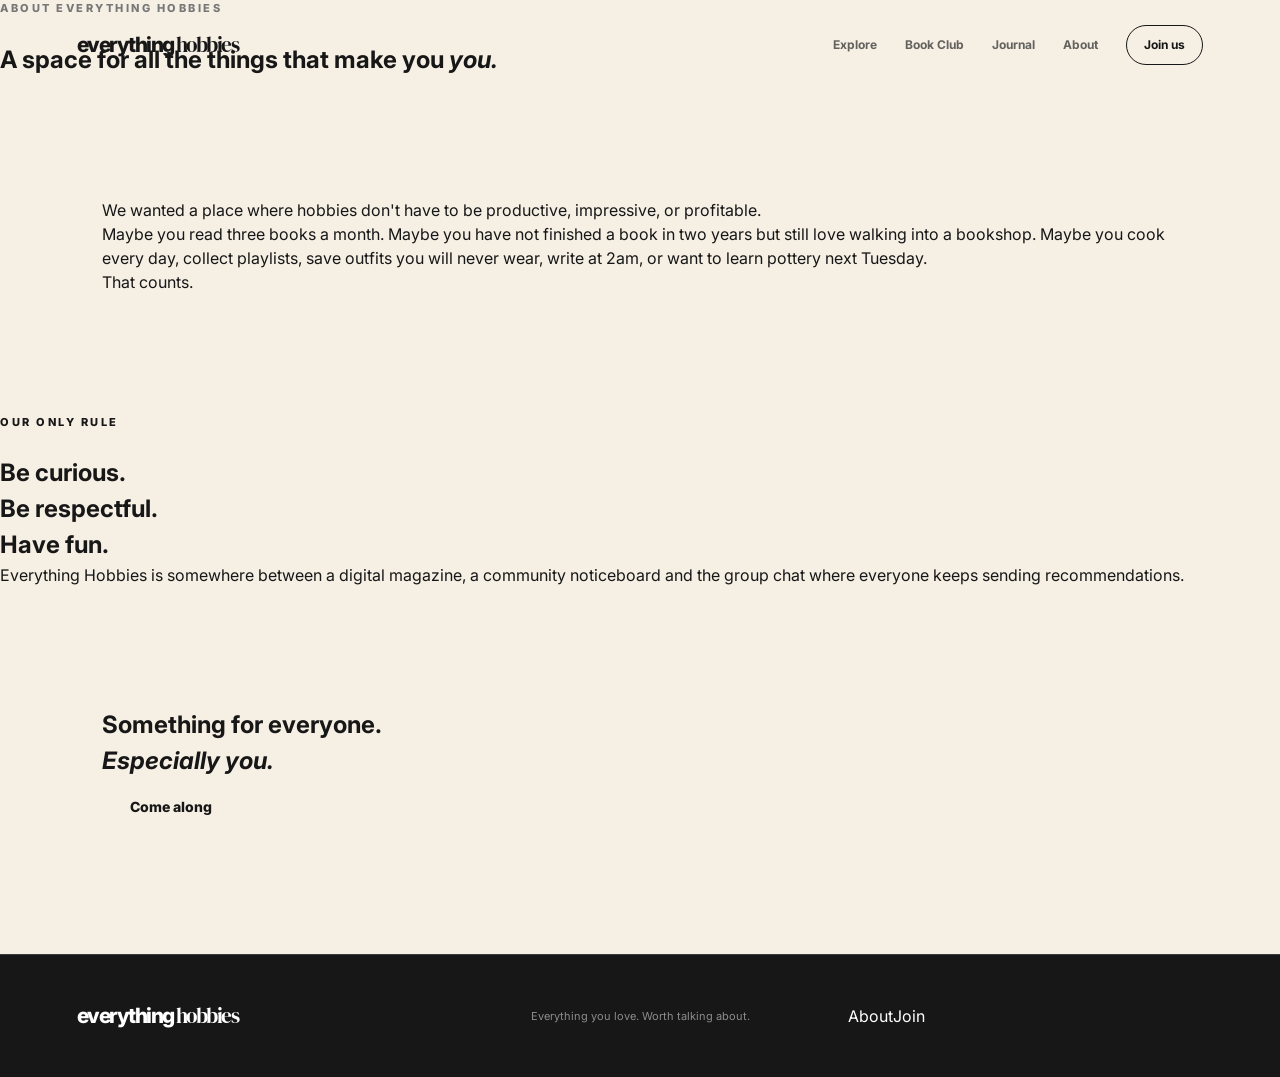
==== about.html @ 47eeb1d6 "Add files via upload" ====
<!DOCTYPE html>
<html lang="en">
<head>
  <meta charset="UTF-8"><meta name="viewport" content="width=device-width, initial-scale=1.0">
  <title>About — Everything Hobbies</title>
  <link rel="preconnect" href="https://fonts.googleapis.com"><link rel="preconnect" href="https://fonts.gstatic.com" crossorigin>
  <link href="https://fonts.googleapis.com/css2?family=DM+Serif+Display:ital@0;1&family=Inter:wght@400;500;600;700;800&display=swap" rel="stylesheet"><link rel="stylesheet" href="style.css">
</head>
<body>
<header class="site-header solid"><a class="wordmark" href="index.html">everything<span>hobbies</span></a><button class="menu-toggle" aria-label="Open menu"><span></span><span></span></button><nav class="nav"><a href="explore.html">Explore</a><a href="books.html">Book Club</a><a href="journal.html">Journal</a><a class="active" href="about.html">About</a><a class="nav-cta" href="join.html">Join us</a></nav></header>
<main>
<section class="about-hero"><p class="eyebrow dark">About Everything Hobbies</p><h1>A space for all the things that make you <em>you.</em></h1></section>
<section class="section about-copy"><p class="big-statement">We wanted a place where hobbies don't have to be productive, impressive, or profitable.</p><div class="two-col"><p>Maybe you read three books a month. Maybe you have not finished a book in two years but still love walking into a bookshop. Maybe you cook every day, collect playlists, save outfits you will never wear, write at 2am, or want to learn pottery next Tuesday.</p><p>That counts.</p></div></section>
<section class="manifesto"><div><p class="eyebrow">Our only rule</p><h2>Be curious.<br>Be respectful.<br>Have fun.</h2></div><p>Everything Hobbies is somewhere between a digital magazine, a community noticeboard and the group chat where everyone keeps sending recommendations.</p></section>
<section class="section about-end"><h2>Something for everyone.<br><em>Especially you.</em></h2><a class="button button-dark" href="join.html">Come along</a></section>
</main>
<footer class="footer"><a class="wordmark" href="index.html">everything<span>hobbies</span></a><p>Everything you love. Worth talking about.</p><div><a href="about.html">About</a><a href="join.html">Join</a></div></footer>
<script src="script.js"></script>
</body>
</html>
---- style.css ----
* {
  box-sizing: border-box;
  margin: 0;
  padding: 0;
}

html {
  scroll-behavior: smooth;
}

body {
  font-family: Inter, Arial, sans-serif;
  background: #f5efe4;
  color: #171717;
  line-height: 1.5;
}

a {
  color: inherit;
  text-decoration: none;
}

button {
  font-family: inherit;
}


/* =========================
   HEADER
========================= */

.site-header {
  position: absolute;
  top: 0;
  left: 0;
  width: 100%;
  z-index: 20;

  padding: 25px 6vw;

  display: flex;
  align-items: center;
  justify-content: space-between;

  color: #171717;
}

.wordmark {
  font-size: 21px;
  font-weight: 800;
  letter-spacing: -1.5px;
}

.wordmark span {
  font-family: "DM Serif Display", serif;
  font-weight: 400;
  margin-left: 2px;
}

.nav {
  display: flex;
  align-items: center;
  gap: 28px;

  font-size: 12px;
  font-weight: 700;
}

.nav a {
  opacity: .65;
  transition: .2s;
}

.nav a:hover {
  opacity: 1;
}

.nav-cta {
  padding: 10px 17px;
  border: 1px solid #171717;
  border-radius: 999px;

  opacity: 1 !important;
}

.menu-toggle {
  display: none;

  width: 34px;
  height: 30px;

  border: 0;
  background: transparent;

  cursor: pointer;
}

.menu-toggle span {
  display: block;

  width: 25px;
  height: 2px;

  background: #171717;

  margin: 6px 0;
}


/* =========================
   GENERAL
========================= */

.section {
  padding: 120px 8vw;
}

.eyebrow {
  text-transform: uppercase;
  letter-spacing: 2.5px;

  font-size: 11px;
  font-weight: 800;

  margin-bottom: 25px;
}

.eyebrow.dark {
  color: #777;
}


/* =========================
   BUTTONS
========================= */

.button {
  display: inline-flex;
  align-items: center;
  justify-content: center;
  gap: 25px;

  padding: 17px 28px;

  border-radius: 999px;

  font-size: 14px;
  font-weight: 800;

  transition: .2s;
}

.button:hover {
  transform: translateY(-3px);
}

.button-orange {
  background: #ffab55;
  color: #171717;
}

.button-light {
  background: #f5efe4;
  color: #171717;
}


/* =========================
   HERO
========================= */

.hero {
  min-height: 100vh;

  padding: 150px 8vw 100px;

  display: flex;
  align-items: center;
}

.hero-content {
  max-width: 1000px;
}

.hero h1 {
  font-family: "DM Serif Display", serif;

  font-size: clamp(75px, 11vw, 150px);

  line-height: .78;

  letter-spacing: -6px;

  font-weight: 400;

  margin-bottom: 50px;
}

.hero h1 strong {
  font-family: Inter, sans-serif;

  font-size: .72em;

  font-weight: 800;

  letter-spacing: -7px;
}

.hero-copy {
  font-size: 21px;

  margin-bottom: 30px;
}


/* =========================
   BOOK CLUB INTRO
========================= */

.book-intro {
  display: grid;

  grid-template-columns: .5fr 1.5fr;

  gap: 8vw;

  align-items: start;

  padding-top: 80px;
  padding-bottom: 140px;
}

.intro-content {
  max-width: 850px;
}

.intro-content h2 {
  font-family: "DM Serif Display", serif;

  font-size: clamp(55px, 7vw, 100px);

  font-weight: 400;

  line-height: .9;

  letter-spacing: -4px;

  margin-bottom: 35px;
}

.intro-lead {
  font-size: 25px;

  max-width: 650px;

  margin-bottom: 25px;
}

.intro-text {
  max-width: 650px;

  font-size: 17px;

  line-height: 1.7;

  color: #555;
}


/* =========================
   STEP ONE / GENRE VOTE
========================= */

.vote-section {
  background: #8f171d;

  color: #fff;

  padding: 130px 8vw;
}

.vote-inner {
  max-width: 1150px;

  margin: auto;
}

.vote-heading {
  max-width: 1000px;

  margin-bottom: 75px;
}

.vote-heading .eyebrow {
  color: #ffab55;
}

.vote-heading h2 {
  font-family: "DM Serif Display", serif;

  font-size: clamp(65px, 9vw, 120px);

  line-height: .82;

  font-weight: 400;

  letter-spacing: -5px;
}

.vote-heading h2 em {
  font-style: italic;
}

.heading-line {
  width: 80px;

  height: 1px;

  background: rgba(255,255,255,.45);

  margin: 40px 0 30px;
}

.vote-intro {
  font-size: 17px;

  line-height: 1.6;

  color: rgba(255,255,255,.8);
}

.vote-intro em {
  font-family: "DM Serif Display", serif;

  font-size: 19px;
}


/* GENRE LIST */

.genre-list {
  border-top: 1px solid rgba(255,255,255,.35);
}

.genre-item {
  width: 100%;

  min-height: 105px;

  display: grid;

  grid-template-columns: 65px 1fr 1fr 45px;

  align-items: center;

  gap: 20px;

  padding: 20px 0;

  border: 0;

  border-bottom: 1px solid rgba(255,255,255,.35);

  background: transparent;

  color: #fff;

  text-align: left;

  cursor: pointer;

  transition:
    background .25s ease,
    color .25s ease,
    padding .25s ease;
}

.genre-number {
  font-size: 11px;

  font-weight: 800;

  letter-spacing: 1px;

  color: #ffab55;
}

.genre-name {
  font-family: "DM Serif Display", serif;

  font-size: clamp(30px, 4vw, 50px);

  line-height: 1;

  font-weight: 400;
}

.genre-description {
  font-size: 12px;

  line-height: 1.4;

  opacity: .65;

  max-width: 270px;
}

.genre-arrow {
  font-size: 23px;

  text-align: right;

  opacity: .6;

  transition: .2s;
}


/* HOVER */

.genre-item:hover {
  background: #ffab55;

  color: #171717;

  padding-left: 20px;

  padding-right: 20px;
}

.genre-item:hover .genre-number {
  color: #171717;
}

.genre-item:hover .genre-description,
.genre-item:hover .genre-arrow {
  opacity: 1;
}


/* SELECTED */

.genre-item.selected {
  background: #ffab55;

  color: #171717;

  padding-left: 20px;

  padding-right: 20px;
}

.genre-item.selected .genre-number {
  color: #171717;
}

.genre-item.selected .genre-description,
.genre-item.selected .genre-arrow {
  opacity: 1;
}


/* VOTE ACTION */

.vote-action {
  display: flex;

  align-items: center;

  justify-content: space-between;

  gap: 30px;

  margin-top: 40px;
}

.vote-action p {
  font-size: 12px;

  text-transform: uppercase;

  letter-spacing: 1.5px;

  font-weight: 800;

  opacity: .55;
}

.vote-button {
  display: inline-flex;

  align-items: center;

  justify-content: center;

  gap: 30px;

  padding: 17px 27px;

  border: 1px solid #ffab55;

  background: transparent;

  color: #ffab55;

  font-size: 14px;

  font-weight: 800;

  cursor: pointer;

  transition: .2s;
}

.vote-button:hover {
  background: #ffab55;

  color: #171717;
}

.vote-button span {
  font-size: 20px;
}

.vote-message {
  margin-top: 25px;

  font-size: 13px;

  font-weight: 700;
}


/* =========================
   STEP TWO
========================= */

.step-two {
  display: grid;

  grid-template-columns: .5fr 1.5fr;

  gap: 8vw;
}

.step-two-content {
  max-width: 900px;
}

.step-two-content h2 {
  font-family: "DM Serif Display", serif;

  font-size: clamp(60px, 8vw, 110px);

  font-weight: 400;

  line-height: .85;

  letter-spacing: -4px;

  margin-bottom: 40px;
}

.step-two-content h2 em {
  font-style: italic;
}

.step-two-content > p {
  max-width: 600px;

  font-size: 19px;

  line-height: 1.6;

  color: #555;

  margin-bottom: 60px;
}


/* PROCESS */

.process {
  border-top: 1px solid rgba(23,23,23,.2);
}

.process div {
  display: flex;

  align-items: center;

  gap: 35px;

  padding: 20px 0;

  border-bottom: 1px solid rgba(23,23,23,.2);
}

.process span {
  font-size: 11px;

  font-weight: 800;

  color: #8f171d;
}

.process strong {
  font-size: 15px;
}


/* =========================
   CLUB NOTE
========================= */

.club-note {
  background: #687b5e;

  color: #fff;

  padding: 140px 8vw;
}

.club-note > div {
  max-width: 1000px;

  margin: auto;
}

.club-note .eyebrow {
  color: #d9dfd4;
}

.club-note h2 {
  font-family: "DM Serif Display", serif;

  font-size: clamp(60px, 8vw, 115px);

  line-height: .85;

  font-weight: 400;

  letter-spacing: -4px;

  margin-bottom: 45px;
}

.club-note h2 em {
  font-style: italic;
}

.club-note p:last-child {
  max-width: 550px;

  font-size: 18px;

  line-height: 1.6;
}


/* =========================
   MORE HOBBIES
========================= */

.coming-soon {
  padding-top: 140px;

  padding-bottom: 150px;
}

.coming-soon h2 {
  font-family: "DM Serif Display", serif;

  font-size: clamp(65px, 9vw, 125px);

  line-height: .82;

  font-weight: 400;

  letter-spacing: -5px;

  margin-bottom: 45px;
}

.coming-soon h2 em {
  font-style: italic;
}

.coming-copy {
  max-width: 550px;

  font-size: 18px;

  line-height: 1.6;

  color: #555;

  margin-bottom: 70px;
}

.coming-list {
  border-top: 1px solid rgba(23,23,23,.2);
}

.coming-list div {
  display: grid;

  grid-template-columns: 70px 1fr auto;

  align-items: center;

  padding: 22px 0;

  border-bottom: 1px solid rgba(23,23,23,.2);
}

.coming-list span {
  font-size: 11px;

  font-weight: 800;

  color: #8f171d;
}

.coming-list strong {
  font-family: "DM Serif Display", serif;

  font-size: 35px;

  font-weight: 400;
}

.coming-list small {
  font-size: 11px;

  text-transform: uppercase;

  letter-spacing: 1px;

  color: #999;
}


/* =========================
   JOIN
========================= */

.join-section {
  background: #171717;

  color: #fff;

  padding: 130px 8vw;

  text-align: center;
}

.join-section .eyebrow {
  color: #ffab55;
}

.join-section h2 {
  font-family: "DM Serif Display", serif;

  font-size: clamp(60px, 8vw, 110px);

  line-height: .85;

  font-weight: 400;

  letter-spacing: -4px;

  margin-bottom: 50px;
}

.join-section h2 em {
  font-style: italic;
}


/* =========================
   FOOTER
========================= */

.footer {
  padding: 45px 6vw;

  background: #171717;

  color: #fff;

  border-top: 1px solid rgba(255,255,255,.15);

  display: grid;

  grid-template-columns: 1fr 1fr 1fr;

  align-items: center;

  gap: 30px;
}

.footer p {
  font-size: 11px;

  text-align: center;

  opacity: .5;
}

.footer-links {
  display: flex;

  justify-content: flex-end;

  gap: 20px;

  font-size: 11px;

  opacity: .7;
}


/* =========================
   MOBILE
========================= */

@media(max-width: 800px) {

  .site-header {
    padding: 22px 6vw;
  }

  .menu-toggle {
    display: block;
  }

  .nav {
    display: none;

    position: absolute;

    top: 0;
    right: 0;

    width: 100%;

    min-height: 100vh;

    padding: 100px 8vw 50px;

    background: #f5efe4;

    flex-direction: column;

    align-items: flex-start;

    gap: 25px;

    font-size: 22px;
  }

  .nav.open {
    display: flex;
  }

  .hero {
    min-height: 100vh;

    padding: 140px 6vw 80px;

    align-items: center;
  }

  .hero h1 {
    font-size: clamp(65px, 19vw, 95px);

    letter-spacing: -4px;

    margin-bottom: 40px;
  }

  .hero h1 strong {
    letter-spacing: -4px;
  }

  .hero-copy {
    font-size: 18px;
  }

  .section {
    padding: 85px 6vw;
  }

  .book-intro {
    display: block;

    padding-top: 90px;

    padding-bottom: 100px;
  }

  .intro-label {
    margin-bottom: 45px;
  }

  .intro-content h2 {
    font-size: 58px;

    letter-spacing: -3px;
  }

  .intro-lead {
    font-size: 21px;
  }

  .vote-section {
    padding: 90px 6vw;
  }

  .vote-heading {
    margin-bottom: 60px;
  }

  .vote-heading h2 {
    font-size: clamp(55px, 15vw, 82px);

    letter-spacing: -3px;
  }

  .vote-intro {
    font-size: 15px;
  }

  .genre-item {
    grid-template-columns: 40px 1fr 35px;

    min-height: 82px;

    gap: 10px;
  }

  .genre-name {
    font-size: 32px;
  }

  .genre-description {
    display: none;
  }

  .genre-arrow {
    font-size: 20px;
  }

  .vote-action {
    flex-direction: column;

    align-items: flex-start;

    margin-top: 35px;
  }

  .vote-button {
    width: 100%;
  }

  .step-two {
    display: block;
  }

  .step-number {
    margin-bottom: 45px;
  }

  .step-two-content h2 {
    font-size: 62px;

    letter-spacing: -3px;
  }

  .club-note {
    padding: 95px 6vw;
  }

  .club-note h2 {
    font-size: 62px;

    letter-spacing: -3px;
  }

  .coming-soon h2 {
    font-size: 68px;

    letter-spacing: -3px;
  }

  .coming-list div {
    grid-template-columns: 40px 1fr;

    gap: 15px;
  }

  .coming-list small {
    grid-column: 2;
  }

  .join-section {
    padding: 100px 6vw;
  }

  .join-section h2 {
    font-size: 65px;

    letter-spacing: -3px;
  }

  .footer {
    grid-template-columns: 1fr;

    text-align: center;

    gap: 25px;
  }

  .footer p {
    text-align: center;
  }

  .footer-links {
    justify-content: center;

    flex-wrap: wrap;
  }

}


/* SMALL PHONES */

@media(max-width: 500px) {

  .wordmark {
    font-size: 19px;
  }

  .hero h1 {
    font-size: 67px;
  }

  .hero-copy {
    font-size: 17px;
  }

  .button {
    width: 100%;
  }

  .intro-content h2 {
    font-size: 52px;
  }

  .vote-heading h2 {
    font-size: 58px;
  }

  .genre-name {
    font-size: 29px;
  }

  .step-two-content h2 {
    font-size: 55px;
  }

  .club-note h2 {
    font-size: 55px;
  }

  .coming-soon h2 {
    font-size: 58px;
  }

}
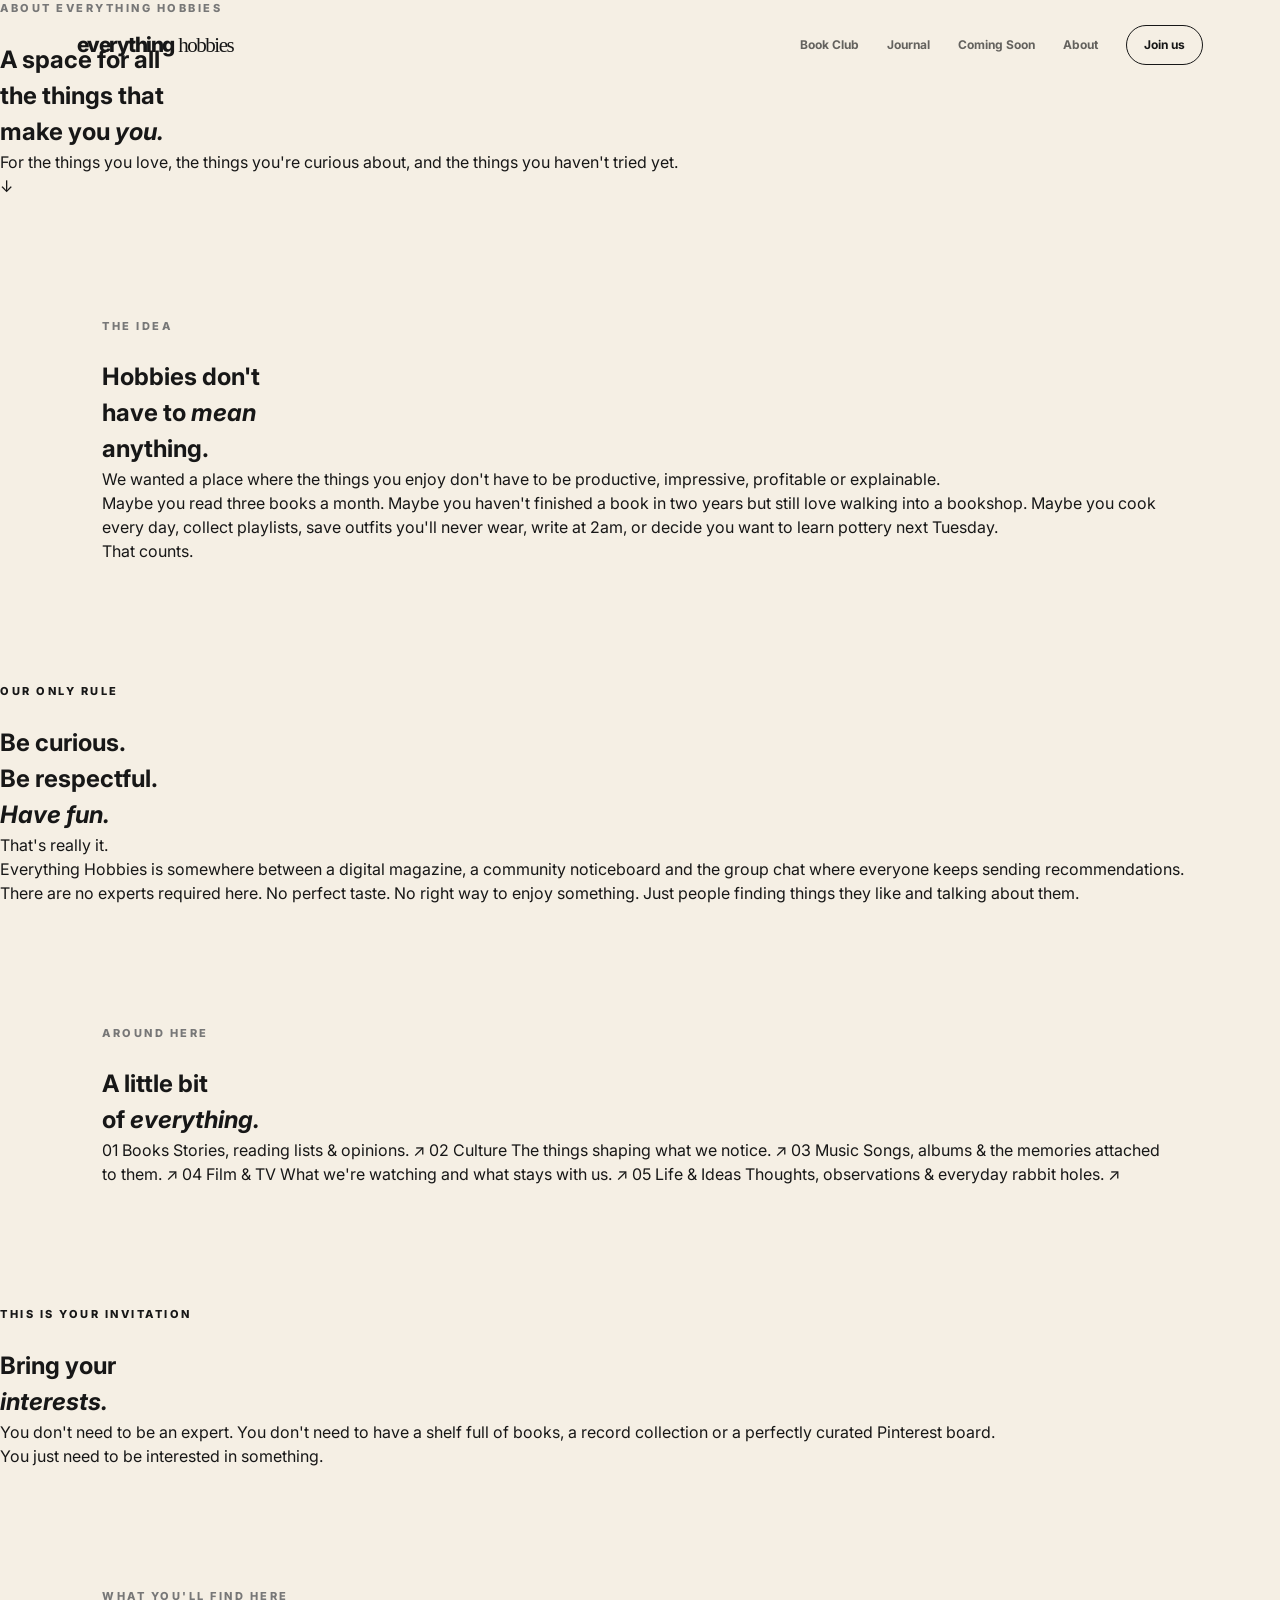
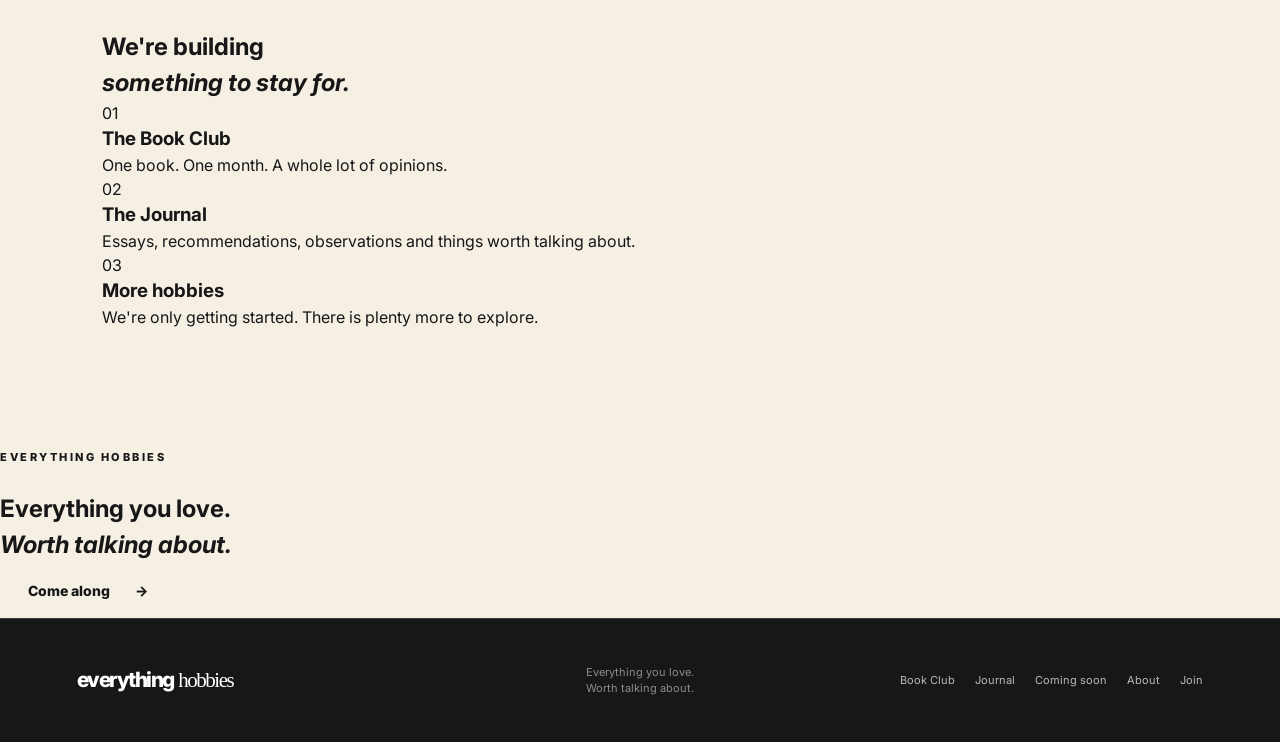
==== commit 6f8fa920: "Update about.html" ====
--- a/about.html
+++ b/about.html
@@ -1,20 +1,411 @@
 <!DOCTYPE html>
 <html lang="en">
 <head>
-  <meta charset="UTF-8"><meta name="viewport" content="width=device-width, initial-scale=1.0">
+  <meta charset="UTF-8">
+  <meta
+    name="viewport"
+    content="width=device-width, initial-scale=1.0"
+  >
+  <meta
+    name="description"
+    content="About Everything Hobbies — a space for curiosity, conversation and all the things worth being interested in."
+  >
   <title>About — Everything Hobbies</title>
-  <link rel="preconnect" href="https://fonts.googleapis.com"><link rel="preconnect" href="https://fonts.gstatic.com" crossorigin>
-  <link href="https://fonts.googleapis.com/css2?family=DM+Serif+Display:ital@0;1&family=Inter:wght@400;500;600;700;800&display=swap" rel="stylesheet"><link rel="stylesheet" href="style.css">
+  <!-- Google Fonts -->
+  <link rel="preconnect" href="https://fonts.googleapis.com">
+  <link
+    rel="preconnect"
+    href="https://fonts.gstatic.com"
+    crossorigin
+  >
+  <link
+    href="https://fonts.googleapis.com/css2?family=DM+Serif+Display:ital@0;1&family=Inter:wght@400;500;600;700;800&display=swap"
+    rel="stylesheet"
+  >
+  <link
+    rel="stylesheet"
+    href="style.css"
+  >
 </head>
 <body>
-<header class="site-header solid"><a class="wordmark" href="index.html">everything<span>hobbies</span></a><button class="menu-toggle" aria-label="Open menu"><span></span><span></span></button><nav class="nav"><a href="explore.html">Explore</a><a href="books.html">Book Club</a><a href="journal.html">Journal</a><a class="active" href="about.html">About</a><a class="nav-cta" href="join.html">Join us</a></nav></header>
+<!-- =====================================================
+     HEADER
+===================================================== -->
+<header class="site-header solid">
+  <a
+    class="wordmark"
+    href="index.html"
+  >
+    everything <span>hobbies</span>
+  </a>
+  <button
+    class="menu-toggle"
+    id="menuToggle"
+    type="button"
+    aria-label="Open menu"
+    aria-expanded="false"
+  >
+    <span></span>
+    <span></span>
+  </button>
+  <nav
+    class="nav"
+    id="nav"
+  >
+    <a href="index.html#bookclub">
+      Book Club
+    </a>
+    <a href="journal.html">
+      Journal
+    </a>
+    <a href="index.html#coming-soon">
+      Coming Soon
+    </a>
+    <a
+      class="active"
+      href="about.html"
+    >
+      About
+    </a>
+    <a
+      class="nav-cta"
+      href="join.html"
+    >
+      Join us
+    </a>
+  </nav>
+</header>
 <main>
-<section class="about-hero"><p class="eyebrow dark">About Everything Hobbies</p><h1>A space for all the things that make you <em>you.</em></h1></section>
-<section class="section about-copy"><p class="big-statement">We wanted a place where hobbies don't have to be productive, impressive, or profitable.</p><div class="two-col"><p>Maybe you read three books a month. Maybe you have not finished a book in two years but still love walking into a bookshop. Maybe you cook every day, collect playlists, save outfits you will never wear, write at 2am, or want to learn pottery next Tuesday.</p><p>That counts.</p></div></section>
-<section class="manifesto"><div><p class="eyebrow">Our only rule</p><h2>Be curious.<br>Be respectful.<br>Have fun.</h2></div><p>Everything Hobbies is somewhere between a digital magazine, a community noticeboard and the group chat where everyone keeps sending recommendations.</p></section>
-<section class="section about-end"><h2>Something for everyone.<br><em>Especially you.</em></h2><a class="button button-dark" href="join.html">Come along</a></section>
+<!-- =====================================================
+     ABOUT HERO
+===================================================== -->
+<section class="about-hero">
+  <div class="about-hero-inner">
+    <p class="eyebrow dark">
+      About Everything Hobbies
+    </p>
+    <h1>
+      A space for all<br>
+      the things that<br>
+      make you <em>you.</em>
+    </h1>
+    <div class="about-hero-bottom">
+      <p>
+        For the things you love,
+        the things you're curious about,
+        and the things you haven't tried yet.
+      </p>
+      <span>
+        ↓
+      </span>
+    </div>
+  </div>
+</section>
+<!-- =====================================================
+     THE IDEA
+===================================================== -->
+<section class="about-idea section">
+  <div class="about-label">
+    <p class="eyebrow dark">
+      The idea
+    </p>
+  </div>
+  <div class="about-idea-content">
+    <h2>
+      Hobbies don't<br>
+      have to <em>mean</em><br>
+      anything.
+    </h2>
+    <p class="about-lead">
+      We wanted a place where the things you enjoy
+      don't have to be productive, impressive,
+      profitable or explainable.
+    </p>
+    <p class="about-body">
+      Maybe you read three books a month.
+      Maybe you haven't finished a book in two years
+      but still love walking into a bookshop.
+      Maybe you cook every day, collect playlists,
+      save outfits you'll never wear, write at 2am,
+      or decide you want to learn pottery next Tuesday.
+    </p>
+    <p class="about-body">
+      That counts.
+    </p>
+  </div>
+</section>
+<!-- =====================================================
+     MANIFESTO
+===================================================== -->
+<section class="about-manifesto">
+  <div class="about-manifesto-inner">
+    <div class="manifesto-heading">
+      <p class="eyebrow">
+        Our only rule
+      </p>
+      <h2>
+        Be curious.<br>
+        Be respectful.<br>
+        <em>Have fun.</em>
+      </h2>
+    </div>
+    <div class="manifesto-copy">
+      <p>
+        That's really it.
+      </p>
+      <p>
+        Everything Hobbies is somewhere between
+        a digital magazine, a community noticeboard
+        and the group chat where everyone keeps
+        sending recommendations.
+      </p>
+      <p>
+        There are no experts required here.
+        No perfect taste. No right way to enjoy something.
+        Just people finding things they like
+        and talking about them.
+      </p>
+    </div>
+  </div>
+</section>
+<!-- =====================================================
+     WHAT WE TALK ABOUT
+===================================================== -->
+<section class="about-interests section">
+  <div class="about-interests-heading">
+    <p class="eyebrow dark">
+      Around here
+    </p>
+    <h2>
+      A little bit<br>
+      of <em>everything.</em>
+    </h2>
+  </div>
+  <div class="interest-list">
+    <a
+      href="index.html#bookclub"
+      class="interest-item"
+    >
+      <span class="interest-number">
+        01
+      </span>
+      <span class="interest-name">
+        Books
+      </span>
+      <span class="interest-description">
+        Stories, reading lists & opinions.
+      </span>
+      <span class="interest-arrow">
+        ↗
+      </span>
+    </a>
+    <a
+      href="journal.html"
+      class="interest-item"
+    >
+      <span class="interest-number">
+        02
+      </span>
+      <span class="interest-name">
+        Culture
+      </span>
+      <span class="interest-description">
+        The things shaping what we notice.
+      </span>
+      <span class="interest-arrow">
+        ↗
+      </span>
+    </a>
+    <a
+      href="journal.html"
+      class="interest-item"
+    >
+      <span class="interest-number">
+        03
+      </span>
+      <span class="interest-name">
+        Music
+      </span>
+      <span class="interest-description">
+        Songs, albums & the memories attached to them.
+      </span>
+      <span class="interest-arrow">
+        ↗
+      </span>
+    </a>
+    <a
+      href="journal.html"
+      class="interest-item"
+    >
+      <span class="interest-number">
+        04
+      </span>
+      <span class="interest-name">
+        Film & TV
+      </span>
+      <span class="interest-description">
+        What we're watching and what stays with us.
+      </span>
+      <span class="interest-arrow">
+        ↗
+      </span>
+    </a>
+    <a
+      href="journal.html"
+      class="interest-item"
+    >
+      <span class="interest-number">
+        05
+      </span>
+      <span class="interest-name">
+        Life & Ideas
+      </span>
+      <span class="interest-description">
+        Thoughts, observations & everyday rabbit holes.
+      </span>
+      <span class="interest-arrow">
+        ↗
+      </span>
+    </a>
+  </div>
+</section>
+<!-- =====================================================
+     COMMUNITY
+===================================================== -->
+<section class="about-community">
+  <div class="about-community-inner">
+    <p class="eyebrow">
+      This is your invitation
+    </p>
+    <h2>
+      Bring your<br>
+      <em>interests.</em>
+    </h2>
+    <div class="about-community-copy">
+      <p>
+        You don't need to be an expert.
+        You don't need to have a shelf full of books,
+        a record collection or a perfectly curated
+        Pinterest board.
+      </p>
+      <p>
+        You just need to be interested in something.
+      </p>
+    </div>
+  </div>
+</section>
+<!-- =====================================================
+     WHAT'S HERE
+===================================================== -->
+<section class="about-platform section">
+  <div class="about-platform-heading">
+    <p class="eyebrow dark">
+      What you'll find here
+    </p>
+    <h2>
+      We're building<br>
+      <em>something to stay for.</em>
+    </h2>
+  </div>
+  <div class="platform-list">
+    <div class="platform-item">
+      <span>
+        01
+      </span>
+      <div>
+        <h3>
+          The Book Club
+        </h3>
+        <p>
+          One book. One month.
+          A whole lot of opinions.
+        </p>
+      </div>
+    </div>
+    <div class="platform-item">
+      <span>
+        02
+      </span>
+      <div>
+        <h3>
+          The Journal
+        </h3>
+        <p>
+          Essays, recommendations,
+          observations and things worth talking about.
+        </p>
+      </div>
+    </div>
+    <div class="platform-item">
+      <span>
+        03
+      </span>
+      <div>
+        <h3>
+          More hobbies
+        </h3>
+        <p>
+          We're only getting started.
+          There is plenty more to explore.
+        </p>
+      </div>
+    </div>
+  </div>
+</section>
+<!-- =====================================================
+     FINAL STATEMENT
+===================================================== -->
+<section class="about-final">
+  <div class="about-final-inner">
+    <p class="eyebrow">
+      Everything Hobbies
+    </p>
+    <h2>
+      Everything you love.<br>
+      <em>Worth talking about.</em>
+    </h2>
+    <a
+      href="join.html"
+      class="button button-light"
+    >
+      Come along
+      <span>→</span>
+    </a>
+  </div>
+</section>
 </main>
-<footer class="footer"><a class="wordmark" href="index.html">everything<span>hobbies</span></a><p>Everything you love. Worth talking about.</p><div><a href="about.html">About</a><a href="join.html">Join</a></div></footer>
+<!-- =====================================================
+     FOOTER
+===================================================== -->
+<footer class="footer">
+  <a
+    class="wordmark"
+    href="index.html"
+  >
+    everything <span>hobbies</span>
+  </a>
+  <p>
+    Everything you love.<br>
+    Worth talking about.
+  </p>
+  <div class="footer-links">
+    <a href="index.html#bookclub">
+      Book Club
+    </a>
+    <a href="journal.html">
+      Journal
+    </a>
+    <a href="index.html#coming-soon">
+      Coming soon
+    </a>
+    <a href="about.html">
+      About
+    </a>
+    <a href="join.html">
+      Join
+    </a>
+  </div>
+</footer>
 <script src="script.js"></script>
 </body>
-</html>
+</html>
--- a/style.css
+++ b/style.css
@@ -1,1082 +1,1297 @@
 * {
-  box-sizing: border-box;
-  margin: 0;
-  padding: 0;
-}
+    box-sizing: border-box;
+    margin: 0;
+    padding: 0;
+    }
 
 html {
-  scroll-behavior: smooth;
+scroll-behavior: smooth;
 }
 
 body {
-  font-family: Inter, Arial, sans-serif;
-  background: #f5efe4;
-  color: #171717;
-  line-height: 1.5;
+font-family: Inter, Arial, sans-serif;
+background: #f5efe4;
+color: #171717;
+line-height: 1.5;
 }
 
 a {
-  color: inherit;
-  text-decoration: none;
+color: inherit;
+text-decoration: none;
 }
 
 button {
-  font-family: inherit;
-}
-
-
-/* =========================
-   HEADER
+font-family: inherit;
+}
+
+/* =========================
+HEADER
 ========================= */
 
 .site-header {
-  position: absolute;
-  top: 0;
-  left: 0;
-  width: 100%;
-  z-index: 20;
-
-  padding: 25px 6vw;
-
-  display: flex;
-  align-items: center;
-  justify-content: space-between;
-
-  color: #171717;
+position: absolute;
+top: 0;
+left: 0;
+width: 100%;
+z-index: 20;
+
+padding: 25px 6vw;
+
+display: flex;
+align-items: center;
+justify-content: space-between;
+
+color: #171717;
 }
 
 .wordmark {
-  font-size: 21px;
-  font-weight: 800;
-  letter-spacing: -1.5px;
+font-size: 21px;
+font-weight: 800;
+letter-spacing: -1.5px;
 }
 
 .wordmark span {
-  font-family: "DM Serif Display", serif;
-  font-weight: 400;
-  margin-left: 2px;
+font-family: “DM Serif Display”, serif;
+font-weight: 400;
+margin-left: 2px;
 }
 
 .nav {
-  display: flex;
-  align-items: center;
-  gap: 28px;
-
-  font-size: 12px;
-  font-weight: 700;
+display: flex;
+align-items: center;
+gap: 28px;
+
+font-size: 12px;
+font-weight: 700;
 }
 
 .nav a {
-  opacity: .65;
-  transition: .2s;
+opacity: .65;
+transition: .2s;
 }
 
 .nav a:hover {
-  opacity: 1;
+opacity: 1;
 }
 
 .nav-cta {
-  padding: 10px 17px;
-  border: 1px solid #171717;
-  border-radius: 999px;
-
-  opacity: 1 !important;
-}
+padding: 10px 17px;
+
+border: 1px solid #171717;
+border-radius: 999px;
+
+opacity: 1 !important;
+}
+
+/* =========================
+MOBILE MENU
+========================= */
 
 .menu-toggle {
-  display: none;
-
-  width: 34px;
-  height: 30px;
-
-  border: 0;
-  background: transparent;
-
-  cursor: pointer;
+display: none;
+
+width: 34px;
+height: 30px;
+
+border: 0;
+background: transparent;
+
+cursor: pointer;
 }
 
 .menu-toggle span {
-  display: block;
-
-  width: 25px;
-  height: 2px;
-
-  background: #171717;
-
-  margin: 6px 0;
-}
-
-
-/* =========================
-   GENERAL
+display: block;
+
+width: 25px;
+height: 2px;
+
+background: #171717;
+
+margin: 6px 0;
+}
+
+/* =========================
+GENERAL
 ========================= */
 
 .section {
-  padding: 120px 8vw;
+padding: 120px 8vw;
 }
 
 .eyebrow {
-  text-transform: uppercase;
-  letter-spacing: 2.5px;
-
-  font-size: 11px;
-  font-weight: 800;
-
-  margin-bottom: 25px;
+text-transform: uppercase;
+letter-spacing: 2.5px;
+
+font-size: 11px;
+font-weight: 800;
+
+margin-bottom: 25px;
 }
 
 .eyebrow.dark {
-  color: #777;
-}
-
-
-/* =========================
-   BUTTONS
+color: #777;
+}
+
+/* =========================
+BUTTONS
 ========================= */
 
 .button {
-  display: inline-flex;
-  align-items: center;
-  justify-content: center;
-  gap: 25px;
-
-  padding: 17px 28px;
-
-  border-radius: 999px;
-
-  font-size: 14px;
-  font-weight: 800;
-
-  transition: .2s;
+display: inline-flex;
+
+align-items: center;
+justify-content: center;
+
+gap: 25px;
+
+padding: 17px 28px;
+
+border-radius: 999px;
+
+font-size: 14px;
+font-weight: 800;
+
+transition: .2s;
 }
 
 .button:hover {
-  transform: translateY(-3px);
+transform: translateY(-3px);
 }
 
 .button-orange {
-  background: #ffab55;
-  color: #171717;
+background: #ffab55;
+color: #171717;
 }
 
 .button-light {
-  background: #f5efe4;
-  color: #171717;
-}
-
-
-/* =========================
-   HERO
+background: #f5efe4;
+color: #171717;
+}
+
+/* =========================
+TEXT LINK
+========================= */
+
+.text-link {
+display: inline-block;
+
+margin-top: 30px;
+
+font-size: 13px;
+font-weight: 800;
+
+border-bottom: 1px solid #171717;
+
+padding-bottom: 5px;
+
+transition: .2s;
+}
+
+.text-link:hover {
+opacity: .55;
+}
+
+/* =========================
+HERO
 ========================= */
 
 .hero {
-  min-height: 100vh;
-
-  padding: 150px 8vw 100px;
-
-  display: flex;
-  align-items: center;
+min-height: 100vh;
+
+padding: 150px 8vw 100px;
+
+display: flex;
+align-items: center;
 }
 
 .hero-content {
-  max-width: 1000px;
+max-width: 1000px;
 }
 
 .hero h1 {
-  font-family: "DM Serif Display", serif;
-
-  font-size: clamp(75px, 11vw, 150px);
-
-  line-height: .78;
-
-  letter-spacing: -6px;
-
-  font-weight: 400;
-
-  margin-bottom: 50px;
+font-family: “DM Serif Display”, serif;
+
+font-size: clamp(75px, 11vw, 150px);
+
+line-height: .78;
+
+letter-spacing: -6px;
+
+font-weight: 400;
+
+margin-bottom: 50px;
 }
 
 .hero h1 strong {
-  font-family: Inter, sans-serif;
-
-  font-size: .72em;
-
-  font-weight: 800;
-
-  letter-spacing: -7px;
+font-family: Inter, sans-serif;
+
+font-size: .72em;
+
+font-weight: 800;
+
+letter-spacing: -7px;
 }
 
 .hero-copy {
-  font-size: 21px;
-
-  margin-bottom: 30px;
-}
-
-
-/* =========================
-   BOOK CLUB INTRO
+font-size: 21px;
+
+margin-bottom: 30px;
+}
+
+/* =========================
+BOOK CLUB INTRO
 ========================= */
 
 .book-intro {
-  display: grid;
-
-  grid-template-columns: .5fr 1.5fr;
-
-  gap: 8vw;
-
-  align-items: start;
-
-  padding-top: 80px;
-  padding-bottom: 140px;
+display: grid;
+
+grid-template-columns: .5fr 1.5fr;
+
+gap: 8vw;
+
+align-items: start;
+
+padding-top: 80px;
+padding-bottom: 140px;
 }
 
 .intro-content {
-  max-width: 850px;
+max-width: 850px;
 }
 
 .intro-content h2 {
-  font-family: "DM Serif Display", serif;
-
-  font-size: clamp(55px, 7vw, 100px);
-
-  font-weight: 400;
-
-  line-height: .9;
-
-  letter-spacing: -4px;
-
-  margin-bottom: 35px;
+font-family: “DM Serif Display”, serif;
+
+font-size: clamp(55px, 7vw, 100px);
+
+font-weight: 400;
+
+line-height: .9;
+
+letter-spacing: -4px;
+
+margin-bottom: 35px;
 }
 
 .intro-lead {
-  font-size: 25px;
-
-  max-width: 650px;
-
-  margin-bottom: 25px;
+font-size: 25px;
+
+max-width: 650px;
+
+margin-bottom: 25px;
 }
 
 .intro-text {
-  max-width: 650px;
-
-  font-size: 17px;
-
-  line-height: 1.7;
-
-  color: #555;
-}
-
-
-/* =========================
-   STEP ONE / GENRE VOTE
+max-width: 650px;
+
+font-size: 17px;
+
+line-height: 1.7;
+
+color: #555;
+}
+
+/* =========================
+STEP ONE / GENRE VOTE
 ========================= */
 
 .vote-section {
-  background: #8f171d;
-
-  color: #fff;
-
-  padding: 130px 8vw;
+background: #8f171d;
+
+color: #fff;
+
+padding: 130px 8vw;
 }
 
 .vote-inner {
-  max-width: 1150px;
-
-  margin: auto;
+max-width: 1150px;
+
+margin: auto;
 }
 
 .vote-heading {
-  max-width: 1000px;
-
-  margin-bottom: 75px;
+max-width: 1000px;
+
+margin-bottom: 75px;
 }
 
 .vote-heading .eyebrow {
-  color: #ffab55;
+color: #ffab55;
 }
 
 .vote-heading h2 {
-  font-family: "DM Serif Display", serif;
-
-  font-size: clamp(65px, 9vw, 120px);
-
-  line-height: .82;
-
-  font-weight: 400;
-
-  letter-spacing: -5px;
+font-family: “DM Serif Display”, serif;
+
+font-size: clamp(65px, 9vw, 120px);
+
+line-height: .82;
+
+font-weight: 400;
+
+letter-spacing: -5px;
 }
 
 .vote-heading h2 em {
-  font-style: italic;
+font-style: italic;
 }
 
 .heading-line {
-  width: 80px;
-
-  height: 1px;
-
-  background: rgba(255,255,255,.45);
-
-  margin: 40px 0 30px;
+width: 80px;
+
+height: 1px;
+
+background: rgba(255,255,255,.45);
+
+margin: 40px 0 30px;
 }
 
 .vote-intro {
-  font-size: 17px;
-
-  line-height: 1.6;
-
-  color: rgba(255,255,255,.8);
+font-size: 17px;
+
+line-height: 1.6;
+
+color: rgba(255,255,255,.8);
 }
 
 .vote-intro em {
-  font-family: "DM Serif Display", serif;
-
-  font-size: 19px;
-}
-
-
-/* GENRE LIST */
+font-family: “DM Serif Display”, serif;
+
+font-size: 19px;
+}
+
+/* =========================
+GENRE LIST
+========================= */
 
 .genre-list {
-  border-top: 1px solid rgba(255,255,255,.35);
+border-top: 1px solid rgba(255,255,255,.35);
 }
 
 .genre-item {
-  width: 100%;
-
-  min-height: 105px;
-
-  display: grid;
-
-  grid-template-columns: 65px 1fr 1fr 45px;
-
-  align-items: center;
-
-  gap: 20px;
-
-  padding: 20px 0;
-
-  border: 0;
-
-  border-bottom: 1px solid rgba(255,255,255,.35);
-
-  background: transparent;
-
-  color: #fff;
-
-  text-align: left;
-
-  cursor: pointer;
-
-  transition:
-    background .25s ease,
-    color .25s ease,
-    padding .25s ease;
+width: 100%;
+
+min-height: 105px;
+
+display: grid;
+
+grid-template-columns: 65px 1fr 1fr 45px;
+
+align-items: center;
+
+gap: 20px;
+
+padding: 20px 0;
+
+border: 0;
+
+border-bottom: 1px solid rgba(255,255,255,.35);
+
+background: transparent;
+
+color: #fff;
+
+text-align: left;
+
+cursor: pointer;
+
+transition:
+background .25s ease,
+color .25s ease,
+padding .25s ease;
 }
 
 .genre-number {
-  font-size: 11px;
-
-  font-weight: 800;
-
-  letter-spacing: 1px;
-
-  color: #ffab55;
+font-size: 11px;
+
+font-weight: 800;
+
+letter-spacing: 1px;
+
+color: #ffab55;
 }
 
 .genre-name {
-  font-family: "DM Serif Display", serif;
-
-  font-size: clamp(30px, 4vw, 50px);
-
-  line-height: 1;
-
-  font-weight: 400;
+font-family: “DM Serif Display”, serif;
+
+font-size: clamp(30px, 4vw, 50px);
+
+line-height: 1;
+
+font-weight: 400;
 }
 
 .genre-description {
-  font-size: 12px;
-
-  line-height: 1.4;
-
-  opacity: .65;
-
-  max-width: 270px;
+font-size: 12px;
+
+line-height: 1.4;
+
+opacity: .65;
+
+max-width: 270px;
 }
 
 .genre-arrow {
-  font-size: 23px;
-
-  text-align: right;
-
-  opacity: .6;
-
-  transition: .2s;
-}
-
-
-/* HOVER */
+font-size: 23px;
+
+text-align: right;
+
+opacity: .6;
+
+transition: .2s;
+}
+
+/* =========================
+GENRE HOVER
+========================= */
 
 .genre-item:hover {
-  background: #ffab55;
-
-  color: #171717;
-
-  padding-left: 20px;
-
-  padding-right: 20px;
+background: #ffab55;
+
+color: #171717;
+
+padding-left: 20px;
+padding-right: 20px;
 }
 
 .genre-item:hover .genre-number {
-  color: #171717;
+color: #171717;
 }
 
 .genre-item:hover .genre-description,
 .genre-item:hover .genre-arrow {
-  opacity: 1;
-}
-
-
-/* SELECTED */
+opacity: 1;
+}
+
+/* =========================
+GENRE SELECTED
+========================= */
 
 .genre-item.selected {
-  background: #ffab55;
-
-  color: #171717;
-
-  padding-left: 20px;
-
-  padding-right: 20px;
+background: #ffab55;
+
+color: #171717;
+
+padding-left: 20px;
+padding-right: 20px;
 }
 
 .genre-item.selected .genre-number {
-  color: #171717;
+color: #171717;
 }
 
 .genre-item.selected .genre-description,
 .genre-item.selected .genre-arrow {
-  opacity: 1;
-}
-
-
-/* VOTE ACTION */
+opacity: 1;
+}
+
+/* =========================
+VOTE ACTION
+========================= */
 
 .vote-action {
-  display: flex;
-
-  align-items: center;
-
-  justify-content: space-between;
-
-  gap: 30px;
-
-  margin-top: 40px;
+display: flex;
+
+align-items: center;
+
+justify-content: space-between;
+
+gap: 30px;
+
+margin-top: 40px;
 }
 
 .vote-action p {
-  font-size: 12px;
-
-  text-transform: uppercase;
-
-  letter-spacing: 1.5px;
-
-  font-weight: 800;
-
-  opacity: .55;
+font-size: 12px;
+
+text-transform: uppercase;
+
+letter-spacing: 1.5px;
+
+font-weight: 800;
+
+opacity: .55;
 }
 
 .vote-button {
-  display: inline-flex;
-
-  align-items: center;
-
-  justify-content: center;
-
-  gap: 30px;
-
-  padding: 17px 27px;
-
-  border: 1px solid #ffab55;
-
-  background: transparent;
-
-  color: #ffab55;
-
-  font-size: 14px;
-
-  font-weight: 800;
-
-  cursor: pointer;
-
-  transition: .2s;
+display: inline-flex;
+
+align-items: center;
+
+justify-content: center;
+
+gap: 30px;
+
+padding: 17px 27px;
+
+border: 1px solid #ffab55;
+
+background: transparent;
+
+color: #ffab55;
+
+font-size: 14px;
+
+font-weight: 800;
+
+cursor: pointer;
+
+transition: .2s;
 }
 
 .vote-button:hover {
-  background: #ffab55;
-
-  color: #171717;
+background: #ffab55;
+
+color: #171717;
 }
 
 .vote-button span {
-  font-size: 20px;
+font-size: 20px;
 }
 
 .vote-message {
-  margin-top: 25px;
-
-  font-size: 13px;
-
-  font-weight: 700;
-}
-
-
-/* =========================
-   STEP TWO
+margin-top: 25px;
+
+font-size: 13px;
+
+font-weight: 700;
+}
+
+/* =========================
+STEP TWO
 ========================= */
 
 .step-two {
-  display: grid;
-
-  grid-template-columns: .5fr 1.5fr;
-
-  gap: 8vw;
+display: grid;
+
+grid-template-columns: .5fr 1.5fr;
+
+gap: 8vw;
 }
 
 .step-two-content {
-  max-width: 900px;
+max-width: 900px;
 }
 
 .step-two-content h2 {
-  font-family: "DM Serif Display", serif;
-
-  font-size: clamp(60px, 8vw, 110px);
-
-  font-weight: 400;
-
-  line-height: .85;
-
-  letter-spacing: -4px;
-
-  margin-bottom: 40px;
+font-family: “DM Serif Display”, serif;
+
+font-size: clamp(60px, 8vw, 110px);
+
+font-weight: 400;
+
+line-height: .85;
+
+letter-spacing: -4px;
+
+margin-bottom: 40px;
 }
 
 .step-two-content h2 em {
-  font-style: italic;
+font-style: italic;
 }
 
 .step-two-content > p {
-  max-width: 600px;
-
-  font-size: 19px;
-
-  line-height: 1.6;
-
-  color: #555;
-
-  margin-bottom: 60px;
-}
-
-
-/* PROCESS */
+max-width: 600px;
+
+font-size: 19px;
+
+line-height: 1.6;
+
+color: #555;
+
+margin-bottom: 60px;
+}
+
+/* =========================
+PROCESS
+========================= */
 
 .process {
-  border-top: 1px solid rgba(23,23,23,.2);
+border-top: 1px solid rgba(23,23,23,.2);
 }
 
 .process div {
-  display: flex;
-
-  align-items: center;
-
-  gap: 35px;
-
-  padding: 20px 0;
-
-  border-bottom: 1px solid rgba(23,23,23,.2);
+display: flex;
+
+align-items: center;
+
+gap: 35px;
+
+padding: 20px 0;
+
+border-bottom: 1px solid rgba(23,23,23,.2);
 }
 
 .process span {
-  font-size: 11px;
-
-  font-weight: 800;
-
-  color: #8f171d;
+font-size: 11px;
+
+font-weight: 800;
+
+color: #8f171d;
 }
 
 .process strong {
-  font-size: 15px;
-}
-
-
-/* =========================
-   CLUB NOTE
+font-size: 15px;
+}
+
+/* =========================
+CLUB NOTE
 ========================= */
 
 .club-note {
-  background: #687b5e;
-
-  color: #fff;
-
-  padding: 140px 8vw;
+background: #687b5e;
+
+color: #fff;
+
+padding: 140px 8vw;
 }
 
 .club-note > div {
-  max-width: 1000px;
-
-  margin: auto;
+max-width: 1000px;
+
+margin: auto;
 }
 
 .club-note .eyebrow {
-  color: #d9dfd4;
+color: #d9dfd4;
 }
 
 .club-note h2 {
-  font-family: "DM Serif Display", serif;
-
-  font-size: clamp(60px, 8vw, 115px);
-
-  line-height: .85;
-
-  font-weight: 400;
-
-  letter-spacing: -4px;
-
-  margin-bottom: 45px;
+font-family: “DM Serif Display”, serif;
+
+font-size: clamp(60px, 8vw, 115px);
+
+line-height: .85;
+
+font-weight: 400;
+
+letter-spacing: -4px;
+
+margin-bottom: 45px;
 }
 
 .club-note h2 em {
-  font-style: italic;
+font-style: italic;
 }
 
 .club-note p:last-child {
-  max-width: 550px;
-
-  font-size: 18px;
-
-  line-height: 1.6;
-}
-
-
-/* =========================
-   MORE HOBBIES
+max-width: 550px;
+
+font-size: 18px;
+
+line-height: 1.6;
+}
+
+/* =========================
+MORE HOBBIES
 ========================= */
 
 .coming-soon {
-  padding-top: 140px;
-
-  padding-bottom: 150px;
+padding-top: 140px;
+
+padding-bottom: 150px;
 }
 
 .coming-soon h2 {
-  font-family: "DM Serif Display", serif;
-
-  font-size: clamp(65px, 9vw, 125px);
-
-  line-height: .82;
-
-  font-weight: 400;
-
-  letter-spacing: -5px;
-
-  margin-bottom: 45px;
+font-family: “DM Serif Display”, serif;
+
+font-size: clamp(65px, 9vw, 125px);
+
+line-height: .82;
+
+font-weight: 400;
+
+letter-spacing: -5px;
+
+margin-bottom: 45px;
 }
 
 .coming-soon h2 em {
-  font-style: italic;
+font-style: italic;
 }
 
 .coming-copy {
-  max-width: 550px;
-
-  font-size: 18px;
-
-  line-height: 1.6;
-
-  color: #555;
-
-  margin-bottom: 70px;
+max-width: 550px;
+
+font-size: 18px;
+
+line-height: 1.6;
+
+color: #555;
+
+margin-bottom: 70px;
 }
 
 .coming-list {
-  border-top: 1px solid rgba(23,23,23,.2);
+border-top: 1px solid rgba(23,23,23,.2);
 }
 
 .coming-list div {
-  display: grid;
-
-  grid-template-columns: 70px 1fr auto;
-
-  align-items: center;
-
-  padding: 22px 0;
-
-  border-bottom: 1px solid rgba(23,23,23,.2);
+display: grid;
+
+grid-template-columns: 70px 1fr auto;
+
+align-items: center;
+
+padding: 22px 0;
+
+border-bottom: 1px solid rgba(23,23,23,.2);
 }
 
 .coming-list span {
-  font-size: 11px;
-
-  font-weight: 800;
-
-  color: #8f171d;
+font-size: 11px;
+
+font-weight: 800;
+
+color: #8f171d;
 }
 
 .coming-list strong {
-  font-family: "DM Serif Display", serif;
-
-  font-size: 35px;
-
-  font-weight: 400;
+font-family: “DM Serif Display”, serif;
+
+font-size: 35px;
+
+font-weight: 400;
 }
 
 .coming-list small {
-  font-size: 11px;
-
-  text-transform: uppercase;
-
-  letter-spacing: 1px;
-
-  color: #999;
-}
-
-
-/* =========================
-   JOIN
+font-size: 11px;
+
+text-transform: uppercase;
+
+letter-spacing: 1px;
+
+color: #999;
+}
+
+/* =========================
+ABOUT
+========================= */
+
+.about-section {
+background: #f5efe4;
+
+display: grid;
+
+grid-template-columns: .5fr 1.5fr;
+
+gap: 8vw;
+
+align-items: start;
+}
+
+.about-content {
+max-width: 900px;
+}
+
+.about-content h2 {
+font-family: “DM Serif Display”, serif;
+
+font-size: clamp(55px, 7vw, 100px);
+
+line-height: .88;
+
+font-weight: 400;
+
+letter-spacing: -4px;
+
+margin-bottom: 40px;
+}
+
+.about-content h2 em {
+font-style: italic;
+}
+
+.about-content > p {
+max-width: 600px;
+
+font-size: 19px;
+
+line-height: 1.65;
+
+color: #555;
+}
+
+/* =========================
+JOURNAL TEASER
+========================= */
+
+.journal-teaser {
+background: #ffab55;
+
+color: #171717;
+
+padding: 110px 8vw;
+}
+
+.journal-teaser-inner {
+max-width: 1150px;
+
+margin: auto;
+
+display: flex;
+
+align-items: flex-end;
+
+justify-content: space-between;
+
+gap: 50px;
+}
+
+.journal-teaser .eyebrow {
+color: #8f171d;
+}
+
+.journal-teaser h2 {
+font-family: “DM Serif Display”, serif;
+
+font-size: clamp(60px, 8vw, 110px);
+
+line-height: .84;
+
+font-weight: 400;
+
+letter-spacing: -4px;
+}
+
+.journal-teaser h2 em {
+font-style: italic;
+}
+
+.journal-teaser .button {
+flex-shrink: 0;
+
+background: #171717;
+
+color: #fff;
+}
+
+.journal-teaser .button:hover {
+background: #8f171d;
+}
+
+/* =========================
+JOIN
 ========================= */
 
 .join-section {
-  background: #171717;
-
-  color: #fff;
-
-  padding: 130px 8vw;
-
-  text-align: center;
+background: #171717;
+
+color: #fff;
+
+padding: 130px 8vw;
+
+text-align: center;
 }
 
 .join-section .eyebrow {
-  color: #ffab55;
+color: #ffab55;
 }
 
 .join-section h2 {
-  font-family: "DM Serif Display", serif;
-
-  font-size: clamp(60px, 8vw, 110px);
-
-  line-height: .85;
-
-  font-weight: 400;
-
-  letter-spacing: -4px;
-
-  margin-bottom: 50px;
+font-family: “DM Serif Display”, serif;
+
+font-size: clamp(60px, 8vw, 110px);
+
+line-height: .85;
+
+font-weight: 400;
+
+letter-spacing: -4px;
+
+margin-bottom: 50px;
 }
 
 .join-section h2 em {
-  font-style: italic;
-}
-
-
-/* =========================
-   FOOTER
+font-style: italic;
+}
+
+/* =========================
+FOOTER
 ========================= */
 
 .footer {
-  padding: 45px 6vw;
-
-  background: #171717;
-
-  color: #fff;
-
-  border-top: 1px solid rgba(255,255,255,.15);
-
-  display: grid;
-
-  grid-template-columns: 1fr 1fr 1fr;
-
-  align-items: center;
-
-  gap: 30px;
+padding: 45px 6vw;
+
+background: #171717;
+
+color: #fff;
+
+border-top: 1px solid rgba(255,255,255,.15);
+
+display: grid;
+
+grid-template-columns: 1fr 1fr 1fr;
+
+align-items: center;
+
+gap: 30px;
 }
 
 .footer p {
-  font-size: 11px;
-
-  text-align: center;
-
-  opacity: .5;
+font-size: 11px;
+
+text-align: center;
+
+opacity: .5;
 }
 
 .footer-links {
-  display: flex;
-
-  justify-content: flex-end;
-
-  gap: 20px;
-
-  font-size: 11px;
-
-  opacity: .7;
-}
-
-
-/* =========================
-   MOBILE
+display: flex;
+
+justify-content: flex-end;
+
+gap: 20px;
+
+font-size: 11px;
+
+opacity: .7;
+
+flex-wrap: wrap;
+}
+
+.footer-links a:hover {
+opacity: 1;
+}
+
+/* =========================
+MOBILE
 ========================= */
 
 @media(max-width: 800px) {
 
-  .site-header {
-    padding: 22px 6vw;
-  }
-
-  .menu-toggle {
-    display: block;
-  }
-
-  .nav {
-    display: none;
-
-    position: absolute;
-
-    top: 0;
-    right: 0;
-
-    width: 100%;
-
-    min-height: 100vh;
-
-    padding: 100px 8vw 50px;
-
-    background: #f5efe4;
-
-    flex-direction: column;
-
-    align-items: flex-start;
-
-    gap: 25px;
-
-    font-size: 22px;
-  }
-
-  .nav.open {
-    display: flex;
-  }
-
-  .hero {
-    min-height: 100vh;
-
-    padding: 140px 6vw 80px;
-
-    align-items: center;
-  }
-
-  .hero h1 {
-    font-size: clamp(65px, 19vw, 95px);
-
-    letter-spacing: -4px;
-
-    margin-bottom: 40px;
-  }
-
-  .hero h1 strong {
-    letter-spacing: -4px;
-  }
-
-  .hero-copy {
-    font-size: 18px;
-  }
-
-  .section {
-    padding: 85px 6vw;
-  }
-
-  .book-intro {
-    display: block;
-
-    padding-top: 90px;
-
-    padding-bottom: 100px;
-  }
-
-  .intro-label {
-    margin-bottom: 45px;
-  }
-
-  .intro-content h2 {
-    font-size: 58px;
-
-    letter-spacing: -3px;
-  }
-
-  .intro-lead {
-    font-size: 21px;
-  }
-
-  .vote-section {
-    padding: 90px 6vw;
-  }
-
-  .vote-heading {
-    margin-bottom: 60px;
-  }
-
-  .vote-heading h2 {
-    font-size: clamp(55px, 15vw, 82px);
-
-    letter-spacing: -3px;
-  }
-
-  .vote-intro {
-    font-size: 15px;
-  }
-
-  .genre-item {
-    grid-template-columns: 40px 1fr 35px;
-
-    min-height: 82px;
-
-    gap: 10px;
-  }
-
-  .genre-name {
-    font-size: 32px;
-  }
-
-  .genre-description {
-    display: none;
-  }
-
-  .genre-arrow {
-    font-size: 20px;
-  }
-
-  .vote-action {
-    flex-direction: column;
-
-    align-items: flex-start;
-
-    margin-top: 35px;
-  }
-
-  .vote-button {
-    width: 100%;
-  }
-
-  .step-two {
-    display: block;
-  }
-
-  .step-number {
-    margin-bottom: 45px;
-  }
-
-  .step-two-content h2 {
-    font-size: 62px;
-
-    letter-spacing: -3px;
-  }
-
-  .club-note {
-    padding: 95px 6vw;
-  }
-
-  .club-note h2 {
-    font-size: 62px;
-
-    letter-spacing: -3px;
-  }
-
-  .coming-soon h2 {
-    font-size: 68px;
-
-    letter-spacing: -3px;
-  }
-
-  .coming-list div {
-    grid-template-columns: 40px 1fr;
-
-    gap: 15px;
-  }
-
-  .coming-list small {
-    grid-column: 2;
-  }
-
-  .join-section {
-    padding: 100px 6vw;
-  }
-
-  .join-section h2 {
-    font-size: 65px;
-
-    letter-spacing: -3px;
-  }
-
-  .footer {
-    grid-template-columns: 1fr;
-
-    text-align: center;
-
-    gap: 25px;
-  }
-
-  .footer p {
-    text-align: center;
-  }
-
-  .footer-links {
-    justify-content: center;
-
-    flex-wrap: wrap;
-  }
-
-}
-
-
-/* SMALL PHONES */
+.site-header {
+padding: 22px 6vw;
+}
+
+.menu-toggle {
+display: block;
+
+position: relative;
+z-index: 30;
+
+}
+
+.nav {
+display: none;
+
+position: absolute;
+top: 0;
+right: 0;
+width: 100%;
+min-height: 100vh;
+padding: 100px 8vw 50px;
+background: #f5efe4;
+flex-direction: column;
+align-items: flex-start;
+gap: 25px;
+font-size: 22px;
+
+}
+
+.nav.open {
+display: flex;
+}
+
+.nav-cta {
+font-size: 15px;
+
+padding: 12px 20px;
+margin-top: 10px;
+
+}
+
+/* HERO */
+
+.hero {
+min-height: 100vh;
+
+padding: 140px 6vw 80px;
+align-items: center;
+
+}
+
+.hero h1 {
+font-size: clamp(65px, 19vw, 95px);
+
+letter-spacing: -4px;
+margin-bottom: 40px;
+
+}
+
+.hero h1 strong {
+letter-spacing: -4px;
+}
+
+.hero-copy {
+font-size: 18px;
+}
+
+/* GENERAL */
+
+.section {
+padding: 85px 6vw;
+}
+
+/* BOOK INTRO */
+
+.book-intro {
+display: block;
+
+padding-top: 90px;
+padding-bottom: 100px;
+
+}
+
+.intro-label {
+margin-bottom: 45px;
+}
+
+.intro-content h2 {
+font-size: 58px;
+
+letter-spacing: -3px;
+
+}
+
+.intro-lead {
+font-size: 21px;
+}
+
+/* VOTE */
+
+.vote-section {
+padding: 90px 6vw;
+}
+
+.vote-heading {
+margin-bottom: 60px;
+}
+
+.vote-heading h2 {
+font-size: clamp(55px, 15vw, 82px);
+
+letter-spacing: -3px;
+
+}
+
+.vote-intro {
+font-size: 15px;
+}
+
+.genre-item {
+grid-template-columns: 40px 1fr 35px;
+
+min-height: 82px;
+gap: 10px;
+
+}
+
+.genre-name {
+font-size: 32px;
+}
+
+.genre-description {
+display: none;
+}
+
+.genre-arrow {
+font-size: 20px;
+}
+
+.vote-action {
+flex-direction: column;
+
+align-items: flex-start;
+margin-top: 35px;
+
+}
+
+.vote-button {
+width: 100%;
+}
+
+/* STEP TWO */
+
+.step-two {
+display: block;
+}
+
+.step-number {
+margin-bottom: 45px;
+}
+
+.step-two-content h2 {
+font-size: 62px;
+
+letter-spacing: -3px;
+
+}
+
+/* CLUB NOTE */
+
+.club-note {
+padding: 95px 6vw;
+}
+
+.club-note h2 {
+font-size: 62px;
+
+letter-spacing: -3px;
+
+}
+
+/* COMING SOON */
+
+.coming-soon h2 {
+font-size: 68px;
+
+letter-spacing: -3px;
+
+}
+
+.coming-list div {
+grid-template-columns: 40px 1fr;
+
+gap: 15px;
+
+}
+
+.coming-list small {
+grid-column: 2;
+}
+
+/* ABOUT */
+
+.about-section {
+display: block;
+}
+
+.about-section > .eyebrow {
+margin-bottom: 45px;
+}
+
+.about-content h2 {
+font-size: 58px;
+
+letter-spacing: -3px;
+
+}
+
+.about-content > p {
+font-size: 17px;
+}
+
+/* JOURNAL */
+
+.journal-teaser {
+padding: 90px 6vw;
+}
+
+.journal-teaser-inner {
+display: block;
+}
+
+.journal-teaser h2 {
+font-size: 62px;
+
+letter-spacing: -3px;
+margin-bottom: 45px;
+
+}
+
+.journal-teaser .button {
+width: 100%;
+}
+
+/* JOIN */
+
+.join-section {
+padding: 100px 6vw;
+}
+
+.join-section h2 {
+font-size: 65px;
+
+letter-spacing: -3px;
+
+}
+
+/* FOOTER */
+
+.footer {
+grid-template-columns: 1fr;
+
+text-align: center;
+gap: 25px;
+
+}
+
+.footer p {
+text-align: center;
+}
+
+.footer-links {
+justify-content: center;
+
+flex-wrap: wrap;
+
+}
+
+}
+
+/* =========================
+SMALL PHONES
+========================= */
 
 @media(max-width: 500px) {
 
-  .wordmark {
-    font-size: 19px;
-  }
-
-  .hero h1 {
-    font-size: 67px;
-  }
-
-  .hero-copy {
-    font-size: 17px;
-  }
-
-  .button {
-    width: 100%;
-  }
-
-  .intro-content h2 {
-    font-size: 52px;
-  }
-
-  .vote-heading h2 {
-    font-size: 58px;
-  }
-
-  .genre-name {
-    font-size: 29px;
-  }
-
-  .step-two-content h2 {
-    font-size: 55px;
-  }
-
-  .club-note h2 {
-    font-size: 55px;
-  }
-
-  .coming-soon h2 {
-    font-size: 58px;
-  }
+.wordmark {
+font-size: 19px;
+}
+
+.hero h1 {
+font-size: 67px;
+}
+
+.hero-copy {
+font-size: 17px;
+}
+
+.button {
+width: 100%;
+}
+
+.intro-content h2 {
+font-size: 52px;
+}
+
+.vote-heading h2 {
+font-size: 58px;
+}
+
+.genre-name {
+font-size: 29px;
+}
+
+.step-two-content h2 {
+font-size: 55px;
+}
+
+.club-note h2 {
+font-size: 55px;
+}
+
+.coming-soon h2 {
+font-size: 58px;
+}
+
+.about-content h2 {
+font-size: 52px;
+}
+
+.journal-teaser h2 {
+font-size: 55px;
+}
 
 }
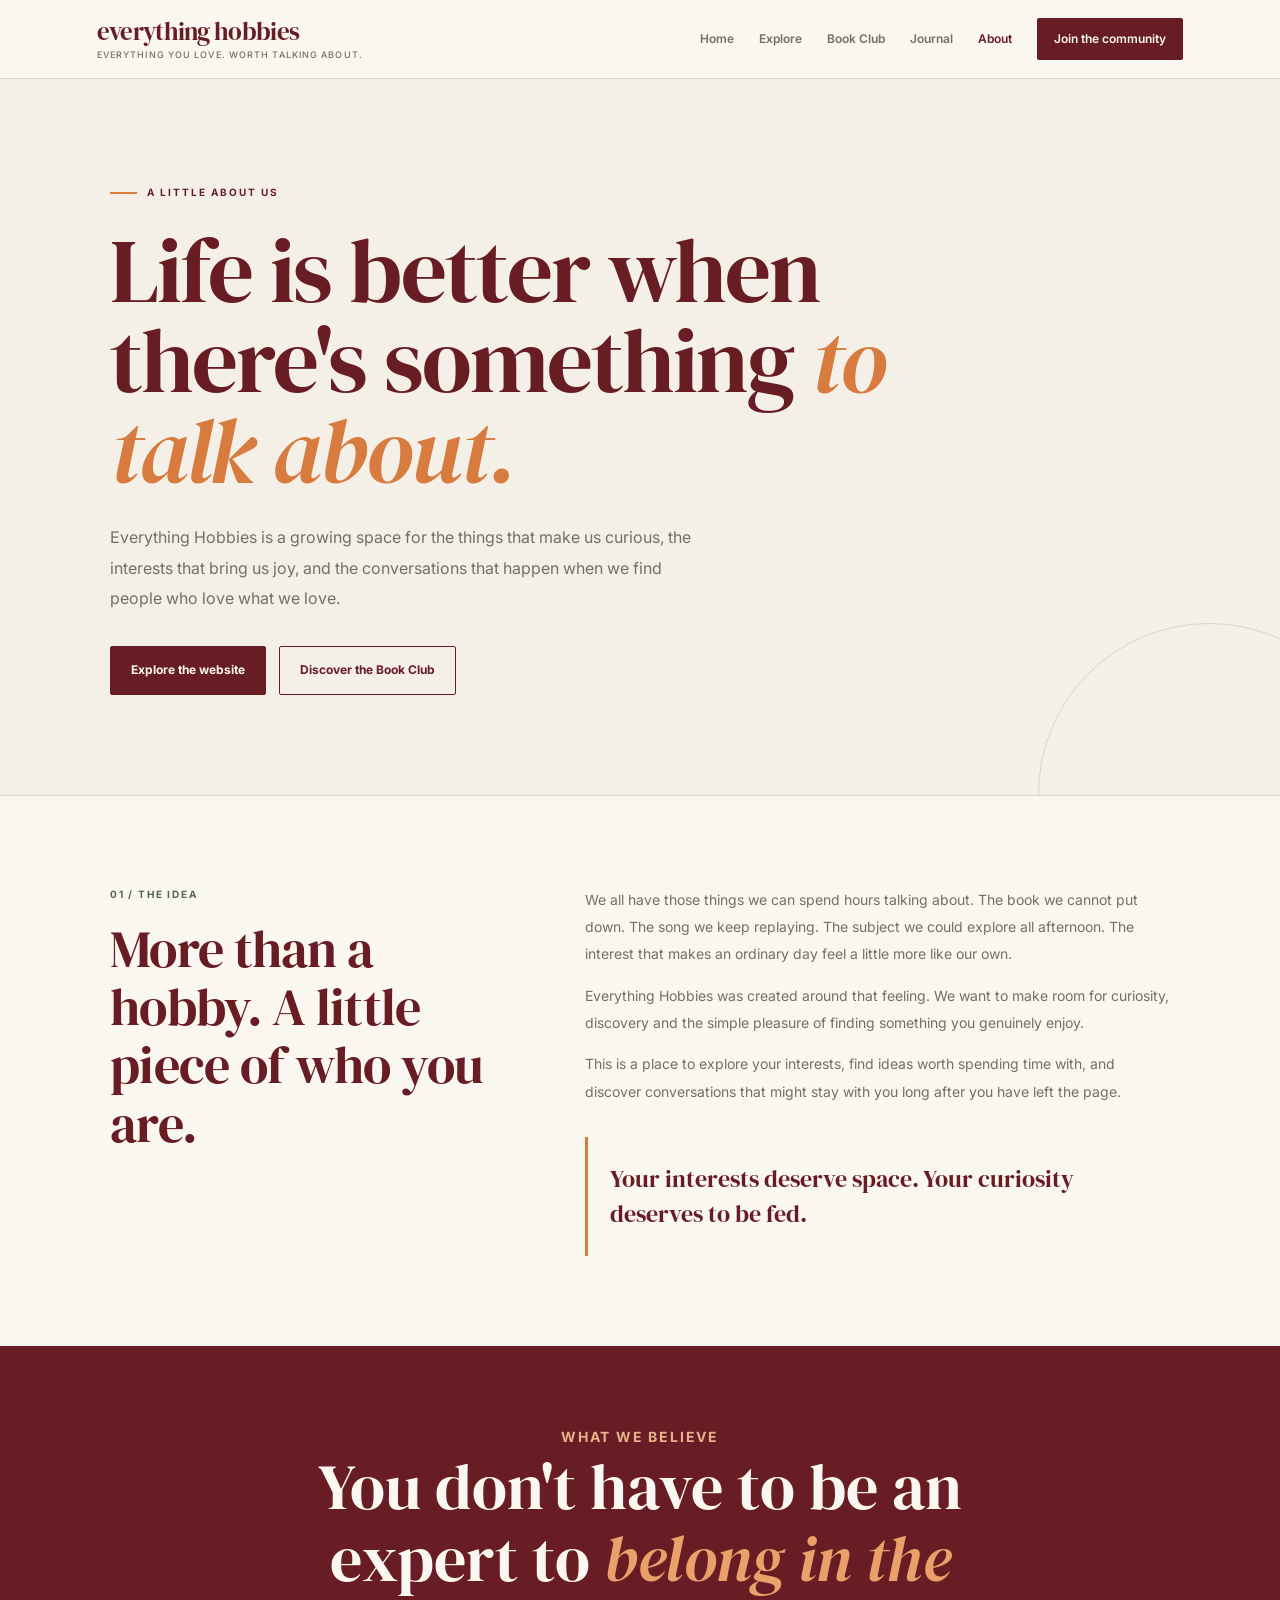
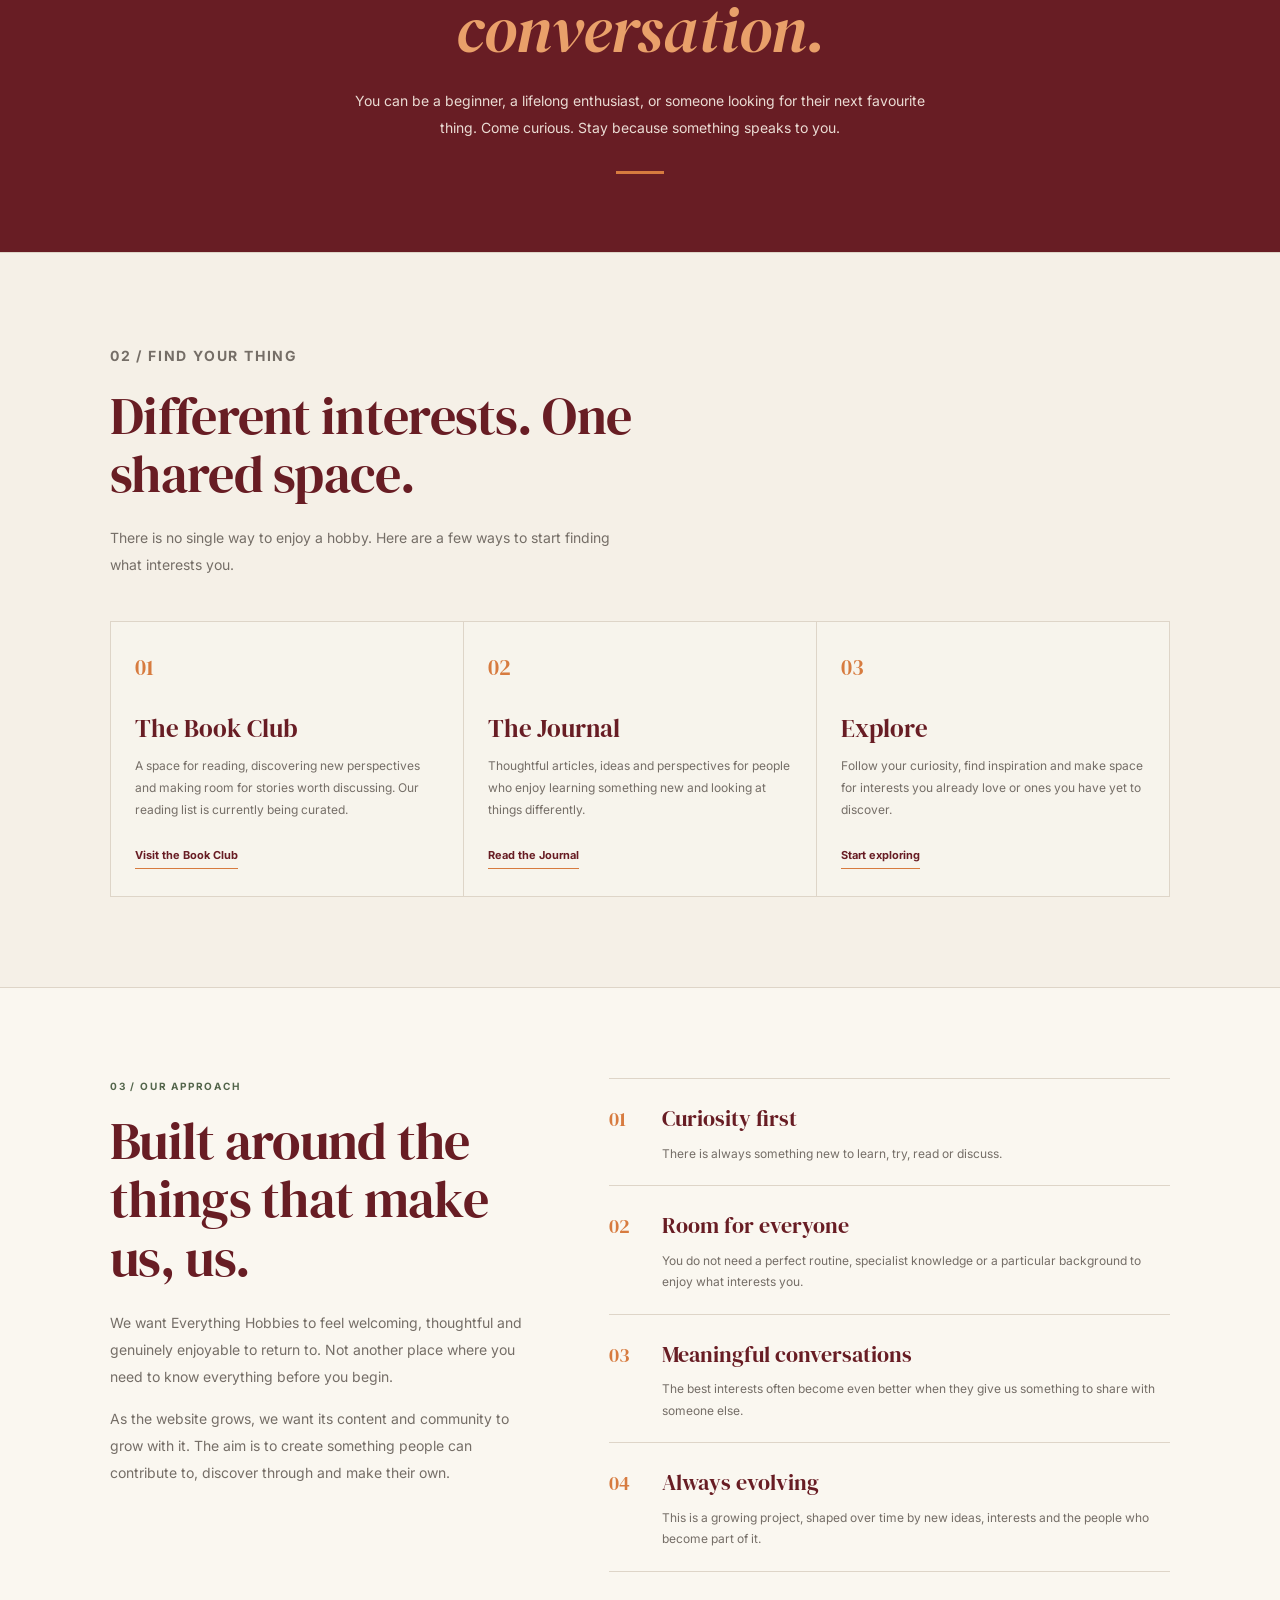
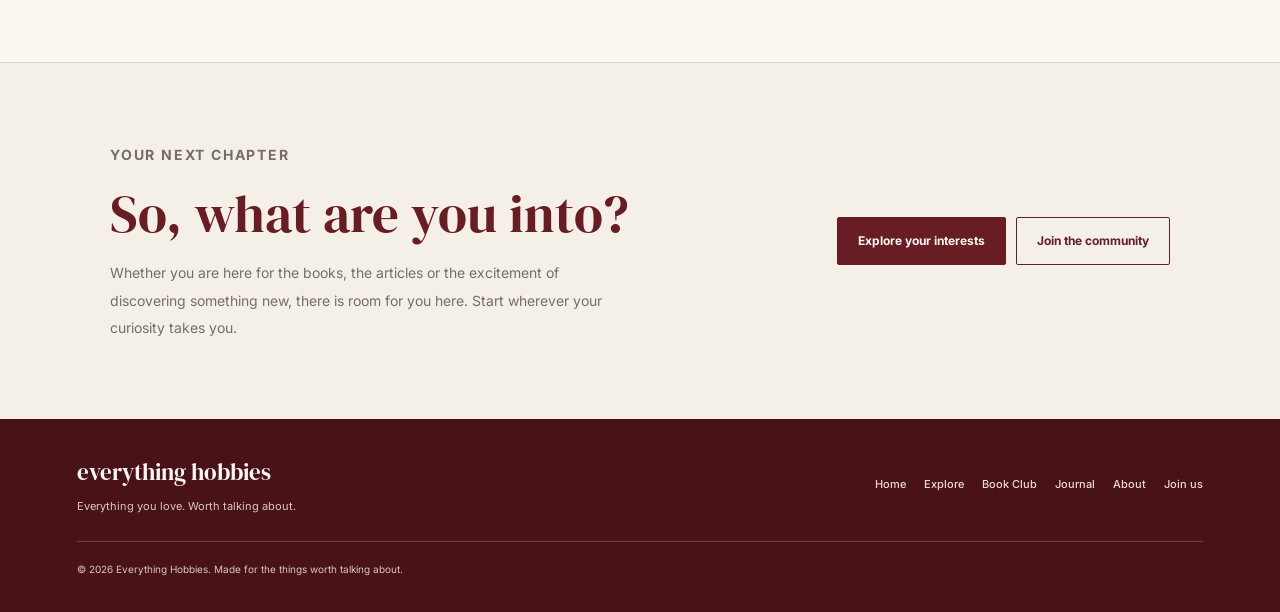
==== commit 62ff57ab: "Update about.html" ====
--- a/about.html
+++ b/about.html
@@ -1,411 +1,1023 @@
+
 <!DOCTYPE html>
 <html lang="en">
 <head>
   <meta charset="UTF-8">
-  <meta
-    name="viewport"
-    content="width=device-width, initial-scale=1.0"
-  >
+  <meta name="viewport" content="width=device-width, initial-scale=1.0">
+
+  <title>About Us | Everything Hobbies</title>
+
   <meta
     name="description"
-    content="About Everything Hobbies — a space for curiosity, conversation and all the things worth being interested in."
+    content="Get to know Everything Hobbies, a space for the books, interests and conversations that make life more interesting."
   >
-  <title>About — Everything Hobbies</title>
-  <!-- Google Fonts -->
+
   <link rel="preconnect" href="https://fonts.googleapis.com">
+  <link rel="preconnect" href="https://fonts.gstatic.com" crossorigin>
   <link
-    rel="preconnect"
-    href="https://fonts.gstatic.com"
-    crossorigin
-  >
-  <link
-    href="https://fonts.googleapis.com/css2?family=DM+Serif+Display:ital@0;1&family=Inter:wght@400;500;600;700;800&display=swap"
+    href="https://fonts.googleapis.com/css2?family=DM+Serif+Display&family=Inter:wght@400;500;600;700&display=swap"
     rel="stylesheet"
   >
-  <link
-    rel="stylesheet"
-    href="style.css"
-  >
+
+  <style>
+    :root {
+      --cream: #f5f0e7;
+      --paper: #faf7f0;
+      --burgundy: #681d24;
+      --deep-burgundy: #481218;
+      --orange: #d77b3f;
+      --green: #53654b;
+      --ink: #171513;
+      --muted: #756e67;
+      --border: #ded5c8;
+      --serif: "DM Serif Display", Georgia, serif;
+      --sans: "Inter", Arial, sans-serif;
+    }
+
+    * {
+      box-sizing: border-box;
+    }
+
+    html {
+      scroll-behavior: smooth;
+      scroll-padding-top: 90px;
+    }
+
+    body {
+      margin: 0;
+      background: var(--paper);
+      color: var(--ink);
+      font-family: var(--sans);
+      line-height: 1.7;
+      -webkit-font-smoothing: antialiased;
+    }
+
+    a {
+      color: inherit;
+      text-decoration: none;
+    }
+
+    button,
+    a {
+      -webkit-tap-highlight-color: transparent;
+    }
+
+    button {
+      font: inherit;
+    }
+
+    .site-header {
+      position: sticky;
+      top: 0;
+      z-index: 20;
+      background: var(--paper);
+      border-bottom: 1px solid var(--border);
+    }
+
+    .header-inner {
+      max-width: 1240px;
+      min-height: 78px;
+      margin: 0 auto;
+      padding: 0 6%;
+      display: flex;
+      align-items: center;
+      justify-content: space-between;
+      gap: 28px;
+    }
+
+    .wordmark {
+      display: inline-block;
+      color: var(--burgundy);
+      font-family: var(--serif);
+      font-size: 25px;
+      line-height: 1.1;
+      white-space: nowrap;
+      letter-spacing: -0.7px;
+    }
+
+    .wordmark span {
+      display: block;
+      margin-top: 5px;
+      color: var(--muted);
+      font-family: var(--sans);
+      font-size: 9px;
+      font-weight: 500;
+      letter-spacing: 1.1px;
+      text-transform: uppercase;
+    }
+
+    .main-nav {
+      display: flex;
+      align-items: center;
+      gap: 25px;
+    }
+
+    .main-nav a {
+      color: var(--muted);
+      font-size: 12px;
+      font-weight: 600;
+      transition: color 0.2s ease;
+    }
+
+    .main-nav a:hover,
+    .main-nav a[aria-current="page"] {
+      color: var(--burgundy);
+    }
+
+    .main-nav .nav-cta {
+      padding: 11px 17px;
+      background: var(--burgundy);
+      color: var(--paper);
+      border-radius: 2px;
+    }
+
+    .main-nav .nav-cta:hover {
+      background: var(--deep-burgundy);
+      color: white;
+    }
+
+    .menu-toggle {
+      display: none;
+      padding: 8px 0 8px 8px;
+      border: 0;
+      background: transparent;
+      color: var(--burgundy);
+      cursor: pointer;
+      font-size: 13px;
+      font-weight: 700;
+    }
+
+    .about-hero {
+      position: relative;
+      overflow: hidden;
+      padding: 105px 6% 100px;
+      background: var(--cream);
+      border-bottom: 1px solid var(--border);
+    }
+
+    .about-hero::after {
+      position: absolute;
+      right: -100px;
+      bottom: -170px;
+      width: 340px;
+      height: 340px;
+      border: 1px solid rgba(104, 29, 36, 0.15);
+      border-radius: 50%;
+      content: "";
+      pointer-events: none;
+    }
+
+    .hero-inner {
+      position: relative;
+      z-index: 1;
+      max-width: 1060px;
+      margin: 0 auto;
+    }
+
+    .eyebrow {
+      display: flex;
+      align-items: center;
+      gap: 10px;
+      margin: 0 0 24px;
+      color: var(--burgundy);
+      font-size: 10px;
+      font-weight: 700;
+      letter-spacing: 2px;
+      text-transform: uppercase;
+    }
+
+    .eyebrow::before {
+      display: inline-block;
+      width: 27px;
+      height: 2px;
+      background: var(--orange);
+      content: "";
+    }
+
+    h1,
+    h2,
+    h3,
+    p {
+      margin-top: 0;
+    }
+
+    h1,
+    h2,
+    h3 {
+      font-family: var(--serif);
+      font-weight: 400;
+    }
+
+    h1 {
+      max-width: 820px;
+      margin-bottom: 27px;
+      color: var(--burgundy);
+      font-size: clamp(48px, 8vw, 91px);
+      line-height: 0.99;
+      letter-spacing: -2px;
+    }
+
+    h1 em {
+      color: var(--orange);
+      font-weight: 400;
+    }
+
+    .hero-copy {
+      max-width: 590px;
+      margin-bottom: 33px;
+      color: var(--muted);
+      font-size: 16px;
+      line-height: 1.9;
+    }
+
+    .hero-links {
+      display: flex;
+      align-items: center;
+      flex-wrap: wrap;
+      gap: 13px;
+    }
+
+    .button {
+      display: inline-flex;
+      min-height: 48px;
+      align-items: center;
+      justify-content: center;
+      padding: 13px 20px;
+      border: 1px solid var(--burgundy);
+      border-radius: 2px;
+      font-size: 12px;
+      font-weight: 700;
+      transition:
+        background 0.2s ease,
+        color 0.2s ease,
+        border-color 0.2s ease;
+    }
+
+    .button-primary {
+      background: var(--burgundy);
+      color: var(--paper);
+    }
+
+    .button-primary:hover {
+      background: var(--deep-burgundy);
+    }
+
+    .button-secondary {
+      background: transparent;
+      color: var(--burgundy);
+    }
+
+    .button-secondary:hover {
+      background: var(--burgundy);
+      color: var(--paper);
+    }
+
+    .section {
+      padding: 90px 6%;
+    }
+
+    .section-inner {
+      max-width: 1060px;
+      margin: 0 auto;
+    }
+
+    .intro-grid {
+      display: grid;
+      grid-template-columns: 0.8fr 1.2fr;
+      gap: 85px;
+      align-items: start;
+    }
+
+    .section-label {
+      margin-bottom: 17px;
+      color: var(--green);
+      font-size: 10px;
+      font-weight: 700;
+      letter-spacing: 1.8px;
+      text-transform: uppercase;
+    }
+
+    .section-heading {
+      margin-bottom: 22px;
+      color: var(--burgundy);
+      font-size: clamp(35px, 5vw, 52px);
+      line-height: 1.12;
+      letter-spacing: -0.7px;
+    }
+
+    .intro-copy p,
+    .values-copy p,
+    .closing-copy p {
+      color: var(--muted);
+      font-size: 14px;
+      line-height: 1.95;
+    }
+
+    .intro-copy p:last-child,
+    .values-copy p:last-child,
+    .closing-copy p:last-child {
+      margin-bottom: 0;
+    }
+
+    .pull-quote {
+      margin-top: 32px;
+      padding: 25px 0 25px 22px;
+      border-left: 3px solid var(--orange);
+      color: var(--burgundy);
+      font-family: var(--serif);
+      font-size: 24px;
+      line-height: 1.45;
+    }
+
+    .manifesto {
+      padding: 78px 6%;
+      background: var(--burgundy);
+      color: var(--paper);
+    }
+
+    .manifesto-inner {
+      max-width: 920px;
+      margin: 0 auto;
+      text-align: center;
+    }
+
+    .manifesto .section-label {
+      color: #e8b18c;
+    }
+
+    .manifesto h2 {
+      max-width: 800px;
+      margin: 0 auto 22px;
+      color: var(--paper);
+      font-size: clamp(38px, 6vw, 64px);
+      line-height: 1.12;
+    }
+
+    .manifesto h2 em {
+      color: #e9a06a;
+      font-weight: 400;
+    }
+
+    .manifesto p {
+      max-width: 590px;
+      margin: 0 auto;
+      color: #eadbd3;
+      font-size: 14px;
+      line-height: 1.9;
+    }
+
+    .manifesto-rule {
+      width: 48px;
+      height: 3px;
+      margin: 30px auto 0;
+      background: var(--orange);
+    }
+
+    .discover-section {
+      background: var(--cream);
+      border-top: 1px solid var(--border);
+      border-bottom: 1px solid var(--border);
+    }
+
+    .discover-heading {
+      max-width: 620px;
+      margin-bottom: 42px;
+    }
+
+    .discover-heading p {
+      max-width: 530px;
+      color: var(--muted);
+      font-size: 14px;
+      line-height: 1.9;
+    }
+
+    .discover-grid {
+      display: grid;
+      grid-template-columns: repeat(3, minmax(0, 1fr));
+      border-top: 1px solid var(--border);
+      border-left: 1px solid var(--border);
+    }
+
+    .discover-card {
+      min-height: 235px;
+      padding: 27px 24px;
+      border-right: 1px solid var(--border);
+      border-bottom: 1px solid var(--border);
+      background: rgba(250, 247, 240, 0.55);
+      transition: background 0.2s ease;
+    }
+
+    .discover-card:hover {
+      background: var(--paper);
+    }
+
+    .card-number {
+      display: block;
+      margin-bottom: 27px;
+      color: var(--orange);
+      font-family: var(--serif);
+      font-size: 22px;
+    }
+
+    .discover-card h3 {
+      margin-bottom: 12px;
+      color: var(--burgundy);
+      font-size: 25px;
+      line-height: 1.2;
+    }
+
+    .discover-card p {
+      margin-bottom: 19px;
+      color: var(--muted);
+      font-size: 12px;
+      line-height: 1.85;
+    }
+
+    .text-link {
+      display: inline-block;
+      padding-bottom: 3px;
+      border-bottom: 1px solid var(--orange);
+      color: var(--burgundy);
+      font-size: 11px;
+      font-weight: 700;
+    }
+
+    .values-section {
+      background: var(--paper);
+    }
+
+    .values-grid {
+      display: grid;
+      grid-template-columns: 0.85fr 1.15fr;
+      gap: 85px;
+      align-items: start;
+    }
+
+    .values-list {
+      margin: 0;
+      padding: 0;
+      list-style: none;
+      border-top: 1px solid var(--border);
+    }
+
+    .values-list li {
+      display: grid;
+      grid-template-columns: 38px 1fr;
+      gap: 15px;
+      padding: 21px 0;
+      border-bottom: 1px solid var(--border);
+    }
+
+    .value-number {
+      padding-top: 2px;
+      color: var(--orange);
+      font-family: var(--serif);
+      font-size: 20px;
+    }
+
+    .values-list h3 {
+      margin-bottom: 5px;
+      color: var(--burgundy);
+      font-size: 22px;
+    }
+
+    .values-list p {
+      margin-bottom: 0;
+      color: var(--muted);
+      font-size: 12px;
+      line-height: 1.8;
+    }
+
+    .closing-section {
+      padding: 78px 6%;
+      background: var(--cream);
+      border-top: 1px solid var(--border);
+    }
+
+    .closing-inner {
+      max-width: 1060px;
+      margin: 0 auto;
+      display: flex;
+      align-items: center;
+      justify-content: space-between;
+      gap: 40px;
+    }
+
+    .closing-copy {
+      max-width: 610px;
+    }
+
+    .closing-copy h2 {
+      margin-bottom: 16px;
+      color: var(--burgundy);
+      font-size: clamp(36px, 5vw, 53px);
+      line-height: 1.1;
+    }
+
+    .closing-copy p {
+      max-width: 500px;
+    }
+
+    .closing-actions {
+      display: flex;
+      flex-wrap: wrap;
+      gap: 10px;
+    }
+
+    .site-footer {
+      padding: 34px 6%;
+      background: var(--deep-burgundy);
+      color: var(--paper);
+    }
+
+    .footer-inner {
+      max-width: 1240px;
+      margin: 0 auto;
+      display: flex;
+      align-items: center;
+      justify-content: space-between;
+      gap: 25px;
+    }
+
+    .footer-brand {
+      font-family: var(--serif);
+      font-size: 23px;
+    }
+
+    .footer-tagline {
+      margin: 5px 0 0;
+      color: #d9c8c0;
+      font-size: 11px;
+    }
+
+    .footer-links {
+      display: flex;
+      flex-wrap: wrap;
+      gap: 18px;
+    }
+
+    .footer-links a {
+      color: #eadbd3;
+      font-size: 11px;
+      font-weight: 500;
+    }
+
+    .footer-links a:hover {
+      color: #e9a06a;
+    }
+
+    .copyright {
+      max-width: 1240px;
+      margin: 25px auto 0;
+      padding-top: 19px;
+      border-top: 1px solid rgba(250, 247, 240, 0.2);
+      color: #d9c8c0;
+      font-size: 10px;
+    }
+
+    @media (max-width: 850px) {
+      .header-inner {
+        min-height: 72px;
+      }
+
+      .menu-toggle {
+        display: inline-block;
+      }
+
+      .main-nav {
+        position: absolute;
+        top: 100%;
+        right: 0;
+        left: 0;
+        display: none;
+        align-items: stretch;
+        gap: 0;
+        padding: 10px 6% 20px;
+        background: var(--paper);
+        border-bottom: 1px solid var(--border);
+      }
+
+      .main-nav.is-open {
+        display: flex;
+        flex-direction: column;
+      }
+
+      .main-nav a {
+        padding: 13px 0;
+        border-bottom: 1px solid var(--border);
+      }
+
+      .main-nav .nav-cta {
+        margin-top: 12px;
+        padding: 12px 15px;
+        text-align: center;
+      }
+
+      .intro-grid,
+      .values-grid {
+        grid-template-columns: 1fr;
+        gap: 28px;
+      }
+
+      .discover-grid {
+        grid-template-columns: repeat(2, minmax(0, 1fr));
+      }
+
+      .closing-inner {
+        align-items: flex-start;
+        flex-direction: column;
+        gap: 25px;
+      }
+    }
+
+    @media (max-width: 540px) {
+      .header-inner {
+        padding-right: 5%;
+        padding-left: 5%;
+      }
+
+      .wordmark {
+        font-size: 23px;
+      }
+
+      .about-hero {
+        padding: 76px 6% 70px;
+      }
+
+      h1 {
+        font-size: clamp(47px, 13vw, 65px);
+        letter-spacing: -1.5px;
+      }
+
+      .hero-copy {
+        font-size: 14px;
+      }
+
+      .section {
+        padding: 65px 6%;
+      }
+
+      .manifesto {
+        padding: 65px 7%;
+      }
+
+      .discover-grid {
+        grid-template-columns: 1fr;
+      }
+
+      .discover-card {
+        min-height: auto;
+        padding: 24px;
+      }
+
+      .card-number {
+        margin-bottom: 17px;
+      }
+
+      .pull-quote {
+        font-size: 22px;
+      }
+
+      .closing-section {
+        padding: 60px 6%;
+      }
+
+      .closing-actions {
+        width: 100%;
+        flex-direction: column;
+      }
+
+      .closing-actions .button {
+        width: 100%;
+      }
+
+      .footer-inner {
+        align-items: flex-start;
+        flex-direction: column;
+      }
+
+      .footer-links {
+        gap: 14px 20px;
+      }
+    }
+
+    @media (prefers-reduced-motion: reduce) {
+      html {
+        scroll-behavior: auto;
+      }
+
+      *,
+      *::before,
+      *::after {
+        transition-duration: 0.01ms !important;
+      }
+    }
+  </style>
 </head>
+
 <body>
-<!-- =====================================================
-     HEADER
-===================================================== -->
-<header class="site-header solid">
-  <a
-    class="wordmark"
-    href="index.html"
-  >
-    everything <span>hobbies</span>
-  </a>
-  <button
-    class="menu-toggle"
-    id="menuToggle"
-    type="button"
-    aria-label="Open menu"
-    aria-expanded="false"
-  >
-    <span></span>
-    <span></span>
-  </button>
-  <nav
-    class="nav"
-    id="nav"
-  >
-    <a href="index.html#bookclub">
-      Book Club
-    </a>
-    <a href="journal.html">
-      Journal
-    </a>
-    <a href="index.html#coming-soon">
-      Coming Soon
-    </a>
-    <a
-      class="active"
-      href="about.html"
-    >
-      About
-    </a>
-    <a
-      class="nav-cta"
-      href="join.html"
-    >
-      Join us
-    </a>
-  </nav>
-</header>
-<main>
-<!-- =====================================================
-     ABOUT HERO
-===================================================== -->
-<section class="about-hero">
-  <div class="about-hero-inner">
-    <p class="eyebrow dark">
-      About Everything Hobbies
-    </p>
-    <h1>
-      A space for all<br>
-      the things that<br>
-      make you <em>you.</em>
-    </h1>
-    <div class="about-hero-bottom">
-      <p>
-        For the things you love,
-        the things you're curious about,
-        and the things you haven't tried yet.
-      </p>
-      <span>
-        ↓
-      </span>
+  <header class="site-header">
+    <div class="header-inner">
+      <a class="wordmark" href="index.html" aria-label="Everything Hobbies home">
+        everything hobbies
+        <span>Everything you love. Worth talking about.</span>
+      </a>
+
+      <button
+        class="menu-toggle"
+        type="button"
+        aria-expanded="false"
+        aria-controls="main-navigation"
+      >
+        Menu +
+      </button>
+
+      <nav class="main-nav" id="main-navigation" aria-label="Main navigation">
+        <a href="index.html">Home</a>
+        <a href="explore.html">Explore</a>
+        <a href="books.html">Book Club</a>
+        <a href="journal.html">Journal</a>
+        <a href="about.html" aria-current="page">About</a>
+        <a href="join.html" class="nav-cta">Join the community</a>
+      </nav>
     </div>
-  </div>
-</section>
-<!-- =====================================================
-     THE IDEA
-===================================================== -->
-<section class="about-idea section">
-  <div class="about-label">
-    <p class="eyebrow dark">
-      The idea
-    </p>
-  </div>
-  <div class="about-idea-content">
-    <h2>
-      Hobbies don't<br>
-      have to <em>mean</em><br>
-      anything.
-    </h2>
-    <p class="about-lead">
-      We wanted a place where the things you enjoy
-      don't have to be productive, impressive,
-      profitable or explainable.
-    </p>
-    <p class="about-body">
-      Maybe you read three books a month.
-      Maybe you haven't finished a book in two years
-      but still love walking into a bookshop.
-      Maybe you cook every day, collect playlists,
-      save outfits you'll never wear, write at 2am,
-      or decide you want to learn pottery next Tuesday.
-    </p>
-    <p class="about-body">
-      That counts.
-    </p>
-  </div>
-</section>
-<!-- =====================================================
-     MANIFESTO
-===================================================== -->
-<section class="about-manifesto">
-  <div class="about-manifesto-inner">
-    <div class="manifesto-heading">
-      <p class="eyebrow">
-        Our only rule
-      </p>
-      <h2>
-        Be curious.<br>
-        Be respectful.<br>
-        <em>Have fun.</em>
-      </h2>
-    </div>
-    <div class="manifesto-copy">
-      <p>
-        That's really it.
-      </p>
-      <p>
-        Everything Hobbies is somewhere between
-        a digital magazine, a community noticeboard
-        and the group chat where everyone keeps
-        sending recommendations.
-      </p>
-      <p>
-        There are no experts required here.
-        No perfect taste. No right way to enjoy something.
-        Just people finding things they like
-        and talking about them.
-      </p>
-    </div>
-  </div>
-</section>
-<!-- =====================================================
-     WHAT WE TALK ABOUT
-===================================================== -->
-<section class="about-interests section">
-  <div class="about-interests-heading">
-    <p class="eyebrow dark">
-      Around here
-    </p>
-    <h2>
-      A little bit<br>
-      of <em>everything.</em>
-    </h2>
-  </div>
-  <div class="interest-list">
-    <a
-      href="index.html#bookclub"
-      class="interest-item"
-    >
-      <span class="interest-number">
-        01
-      </span>
-      <span class="interest-name">
-        Books
-      </span>
-      <span class="interest-description">
-        Stories, reading lists & opinions.
-      </span>
-      <span class="interest-arrow">
-        ↗
-      </span>
-    </a>
-    <a
-      href="journal.html"
-      class="interest-item"
-    >
-      <span class="interest-number">
-        02
-      </span>
-      <span class="interest-name">
-        Culture
-      </span>
-      <span class="interest-description">
-        The things shaping what we notice.
-      </span>
-      <span class="interest-arrow">
-        ↗
-      </span>
-    </a>
-    <a
-      href="journal.html"
-      class="interest-item"
-    >
-      <span class="interest-number">
-        03
-      </span>
-      <span class="interest-name">
-        Music
-      </span>
-      <span class="interest-description">
-        Songs, albums & the memories attached to them.
-      </span>
-      <span class="interest-arrow">
-        ↗
-      </span>
-    </a>
-    <a
-      href="journal.html"
-      class="interest-item"
-    >
-      <span class="interest-number">
-        04
-      </span>
-      <span class="interest-name">
-        Film & TV
-      </span>
-      <span class="interest-description">
-        What we're watching and what stays with us.
-      </span>
-      <span class="interest-arrow">
-        ↗
-      </span>
-    </a>
-    <a
-      href="journal.html"
-      class="interest-item"
-    >
-      <span class="interest-number">
-        05
-      </span>
-      <span class="interest-name">
-        Life & Ideas
-      </span>
-      <span class="interest-description">
-        Thoughts, observations & everyday rabbit holes.
-      </span>
-      <span class="interest-arrow">
-        ↗
-      </span>
-    </a>
-  </div>
-</section>
-<!-- =====================================================
-     COMMUNITY
-===================================================== -->
-<section class="about-community">
-  <div class="about-community-inner">
-    <p class="eyebrow">
-      This is your invitation
-    </p>
-    <h2>
-      Bring your<br>
-      <em>interests.</em>
-    </h2>
-    <div class="about-community-copy">
-      <p>
-        You don't need to be an expert.
-        You don't need to have a shelf full of books,
-        a record collection or a perfectly curated
-        Pinterest board.
-      </p>
-      <p>
-        You just need to be interested in something.
-      </p>
-    </div>
-  </div>
-</section>
-<!-- =====================================================
-     WHAT'S HERE
-===================================================== -->
-<section class="about-platform section">
-  <div class="about-platform-heading">
-    <p class="eyebrow dark">
-      What you'll find here
-    </p>
-    <h2>
-      We're building<br>
-      <em>something to stay for.</em>
-    </h2>
-  </div>
-  <div class="platform-list">
-    <div class="platform-item">
-      <span>
-        01
-      </span>
+  </header>
+
+  <main>
+    <section class="about-hero">
+      <div class="hero-inner">
+        <p class="eyebrow">A little about us</p>
+
+        <h1>
+          Life is better when there's something
+          <em>to talk about.</em>
+        </h1>
+
+        <p class="hero-copy">
+          Everything Hobbies is a growing space for the things that make
+          us curious, the interests that bring us joy, and the conversations
+          that happen when we find people who love what we love.
+        </p>
+
+        <div class="hero-links">
+          <a class="button button-primary" href="explore.html">
+            Explore the website
+          </a>
+          <a class="button button-secondary" href="books.html">
+            Discover the Book Club
+          </a>
+        </div>
+      </div>
+    </section>
+
+    <section class="section">
+      <div class="section-inner intro-grid">
+        <div>
+          <p class="section-label">01 / The idea</p>
+          <h2 class="section-heading">
+            More than a hobby. A little piece of who you are.
+          </h2>
+        </div>
+
+        <div class="intro-copy">
+          <p>
+            We all have those things we can spend hours talking about.
+            The book we cannot put down. The song we keep replaying.
+            The subject we could explore all afternoon. The interest
+            that makes an ordinary day feel a little more like our own.
+          </p>
+
+          <p>
+            Everything Hobbies was created around that feeling. We want
+            to make room for curiosity, discovery and the simple pleasure
+            of finding something you genuinely enjoy.
+          </p>
+
+          <p>
+            This is a place to explore your interests, find ideas worth
+            spending time with, and discover conversations that might
+            stay with you long after you have left the page.
+          </p>
+
+          <div class="pull-quote">
+            Your interests deserve space. Your curiosity deserves to be fed.
+          </div>
+        </div>
+      </div>
+    </section>
+
+    <section class="manifesto">
+      <div class="manifesto-inner">
+        <p class="section-label">What we believe</p>
+
+        <h2>
+          You don't have to be an expert to
+          <em>belong in the conversation.</em>
+        </h2>
+
+        <p>
+          You can be a beginner, a lifelong enthusiast, or someone looking
+          for their next favourite thing. Come curious. Stay because
+          something speaks to you.
+        </p>
+
+        <div class="manifesto-rule"></div>
+      </div>
+    </section>
+
+    <section class="section discover-section">
+      <div class="section-inner">
+        <div class="discover-heading">
+          <p class="section-label">02 / Find your thing</p>
+
+          <h2 class="section-heading">
+            Different interests. One shared space.
+          </h2>
+
+          <p>
+            There is no single way to enjoy a hobby. Here are a few ways
+            to start finding what interests you.
+          </p>
+        </div>
+
+        <div class="discover-grid">
+          <article class="discover-card">
+            <span class="card-number">01</span>
+            <h3>The Book Club</h3>
+            <p>
+              A space for reading, discovering new perspectives and making
+              room for stories worth discussing. Our reading list is
+              currently being curated.
+            </p>
+            <a class="text-link" href="books.html">Visit the Book Club</a>
+          </article>
+
+          <article class="discover-card">
+            <span class="card-number">02</span>
+            <h3>The Journal</h3>
+            <p>
+              Thoughtful articles, ideas and perspectives for people who
+              enjoy learning something new and looking at things differently.
+            </p>
+            <a class="text-link" href="journal.html">Read the Journal</a>
+          </article>
+
+          <article class="discover-card">
+            <span class="card-number">03</span>
+            <h3>Explore</h3>
+            <p>
+              Follow your curiosity, find inspiration and make space for
+              interests you already love or ones you have yet to discover.
+            </p>
+            <a class="text-link" href="explore.html">Start exploring</a>
+          </article>
+        </div>
+      </div>
+    </section>
+
+    <section class="section values-section">
+      <div class="section-inner values-grid">
+        <div>
+          <p class="section-label">03 / Our approach</p>
+
+          <h2 class="section-heading">
+            Built around the things that make us, us.
+          </h2>
+
+          <div class="values-copy">
+            <p>
+              We want Everything Hobbies to feel welcoming, thoughtful
+              and genuinely enjoyable to return to. Not another place
+              where you need to know everything before you begin.
+            </p>
+
+            <p>
+              As the website grows, we want its content and community
+              to grow with it. The aim is to create something people
+              can contribute to, discover through and make their own.
+            </p>
+          </div>
+        </div>
+
+        <ul class="values-list">
+          <li>
+            <span class="value-number">01</span>
+            <div>
+              <h3>Curiosity first</h3>
+              <p>
+                There is always something new to learn, try, read or discuss.
+              </p>
+            </div>
+          </li>
+
+          <li>
+            <span class="value-number">02</span>
+            <div>
+              <h3>Room for everyone</h3>
+              <p>
+                You do not need a perfect routine, specialist knowledge
+                or a particular background to enjoy what interests you.
+              </p>
+            </div>
+          </li>
+
+          <li>
+            <span class="value-number">03</span>
+            <div>
+              <h3>Meaningful conversations</h3>
+              <p>
+                The best interests often become even better when they
+                give us something to share with someone else.
+              </p>
+            </div>
+          </li>
+
+          <li>
+            <span class="value-number">04</span>
+            <div>
+              <h3>Always evolving</h3>
+              <p>
+                This is a growing project, shaped over time by new ideas,
+                interests and the people who become part of it.
+              </p>
+            </div>
+          </li>
+        </ul>
+      </div>
+    </section>
+
+    <section class="closing-section">
+      <div class="closing-inner">
+        <div class="closing-copy">
+          <p class="section-label">Your next chapter</p>
+
+          <h2>So, what are you into?</h2>
+
+          <p>
+            Whether you are here for the books, the articles or the
+            excitement of discovering something new, there is room
+            for you here. Start wherever your curiosity takes you.
+          </p>
+        </div>
+
+        <div class="closing-actions">
+          <a class="button button-primary" href="explore.html">
+            Explore your interests
+          </a>
+          <a class="button button-secondary" href="join.html">
+            Join the community
+          </a>
+        </div>
+      </div>
+    </section>
+  </main>
+
+  <footer class="site-footer">
+    <div class="footer-inner">
       <div>
-        <h3>
-          The Book Club
-        </h3>
-        <p>
-          One book. One month.
-          A whole lot of opinions.
+        <a class="footer-brand" href="index.html">everything hobbies</a>
+        <p class="footer-tagline">
+          Everything you love. Worth talking about.
         </p>
       </div>
+
+      <nav class="footer-links" aria-label="Footer navigation">
+        <a href="index.html">Home</a>
+        <a href="explore.html">Explore</a>
+        <a href="books.html">Book Club</a>
+        <a href="journal.html">Journal</a>
+        <a href="about.html">About</a>
+        <a href="join.html">Join us</a>
+      </nav>
     </div>
-    <div class="platform-item">
-      <span>
-        02
-      </span>
-      <div>
-        <h3>
-          The Journal
-        </h3>
-        <p>
-          Essays, recommendations,
-          observations and things worth talking about.
-        </p>
-      </div>
-    </div>
-    <div class="platform-item">
-      <span>
-        03
-      </span>
-      <div>
-        <h3>
-          More hobbies
-        </h3>
-        <p>
-          We're only getting started.
-          There is plenty more to explore.
-        </p>
-      </div>
-    </div>
-  </div>
-</section>
-<!-- =====================================================
-     FINAL STATEMENT
-===================================================== -->
-<section class="about-final">
-  <div class="about-final-inner">
-    <p class="eyebrow">
-      Everything Hobbies
+
+    <p class="copyright">
+      © <span id="current-year"></span> Everything Hobbies. Made for the
+      things worth talking about.
     </p>
-    <h2>
-      Everything you love.<br>
-      <em>Worth talking about.</em>
-    </h2>
-    <a
-      href="join.html"
-      class="button button-light"
-    >
-      Come along
-      <span>→</span>
-    </a>
-  </div>
-</section>
-</main>
-<!-- =====================================================
-     FOOTER
-===================================================== -->
-<footer class="footer">
-  <a
-    class="wordmark"
-    href="index.html"
-  >
-    everything <span>hobbies</span>
-  </a>
-  <p>
-    Everything you love.<br>
-    Worth talking about.
-  </p>
-  <div class="footer-links">
-    <a href="index.html#bookclub">
-      Book Club
-    </a>
-    <a href="journal.html">
-      Journal
-    </a>
-    <a href="index.html#coming-soon">
-      Coming soon
-    </a>
-    <a href="about.html">
-      About
-    </a>
-    <a href="join.html">
-      Join
-    </a>
-  </div>
-</footer>
-<script src="script.js"></script>
+  </footer>
+
+  <script>
+    const menuToggle = document.querySelector(".menu-toggle");
+    const navigation = document.querySelector(".main-nav");
+
+    menuToggle.addEventListener("click", function () {
+      const isOpen = navigation.classList.toggle("is-open");
+
+      menuToggle.setAttribute("aria-expanded", String(isOpen));
+      menuToggle.textContent = isOpen ? "Close −" : "Menu +";
+    });
+
+    navigation.querySelectorAll("a").forEach(function (link) {
+      link.addEventListener("click", function () {
+        navigation.classList.remove("is-open");
+        menuToggle.setAttribute("aria-expanded", "false");
+        menuToggle.textContent = "Menu +";
+      });
+    });
+
+    document.getElementById("current-year").textContent =
+      new Date().getFullYear();
+  </script>
 </body>
-</html>+</html>
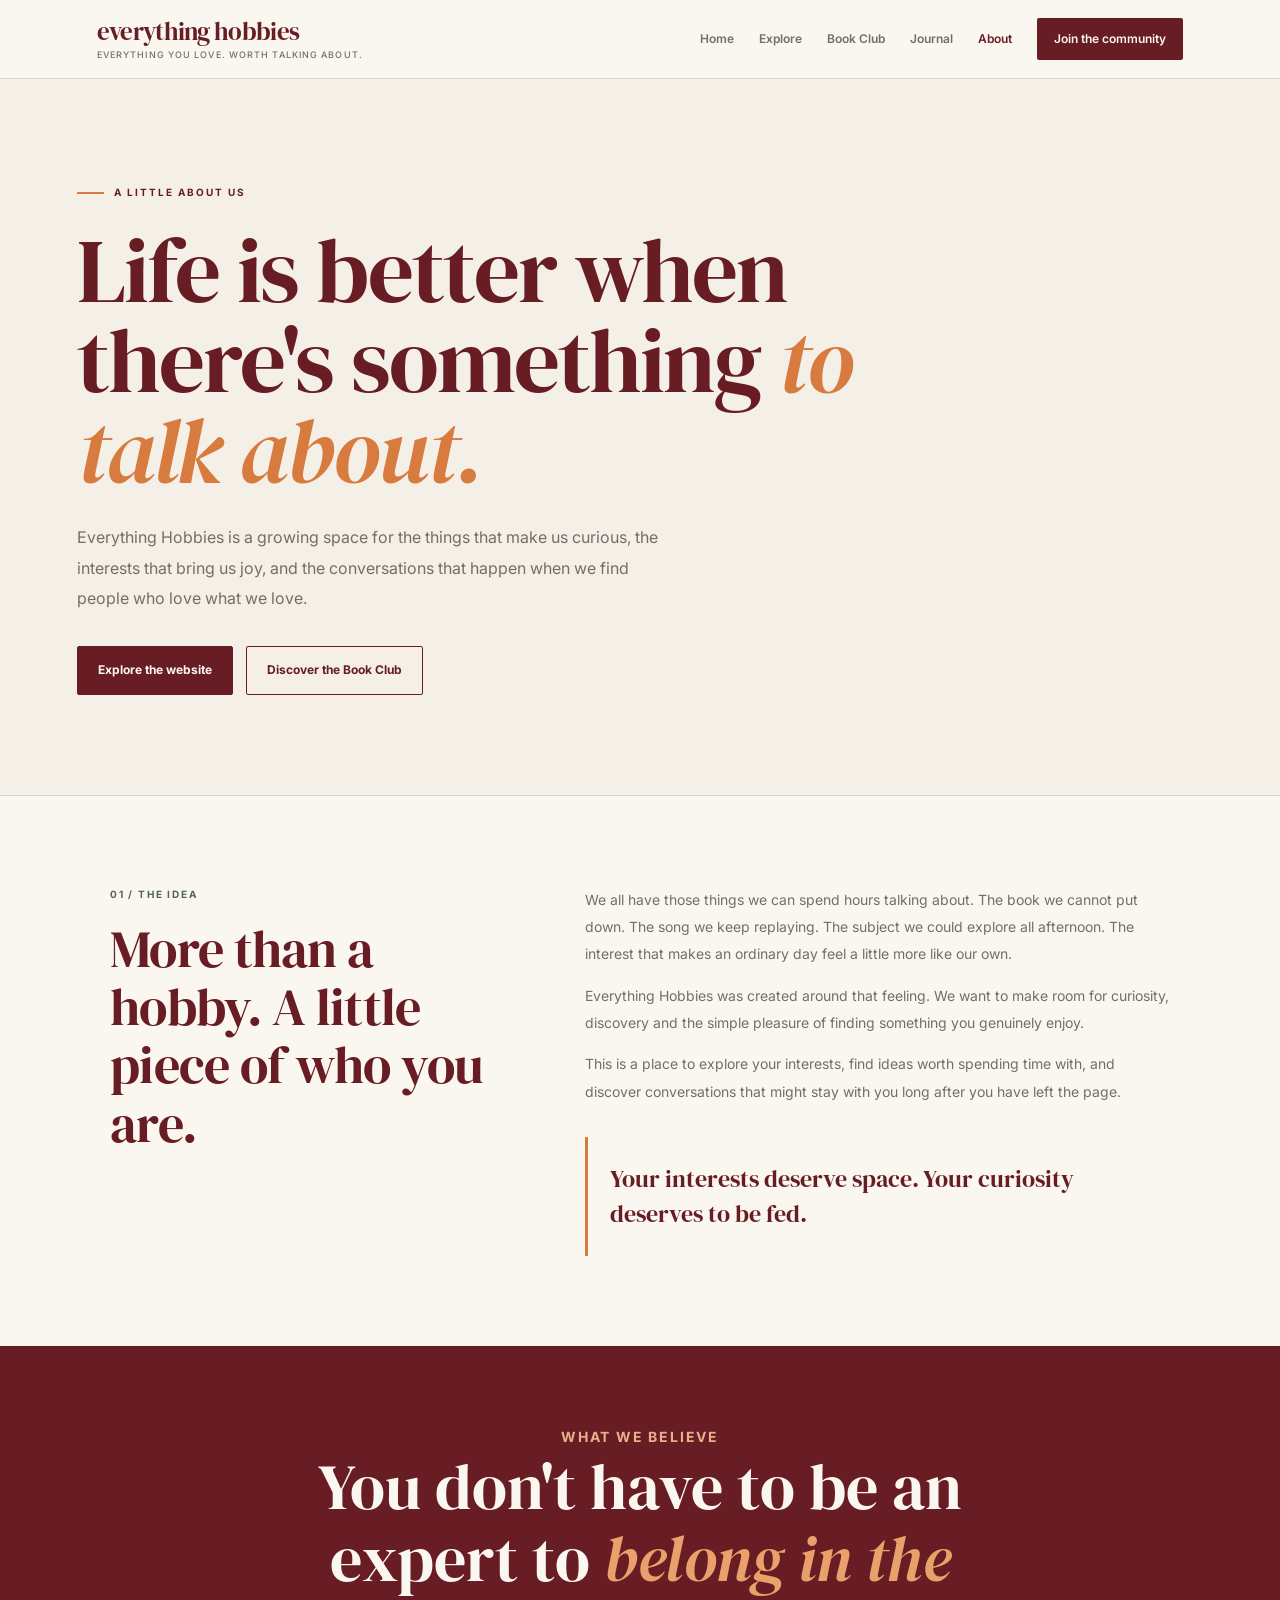
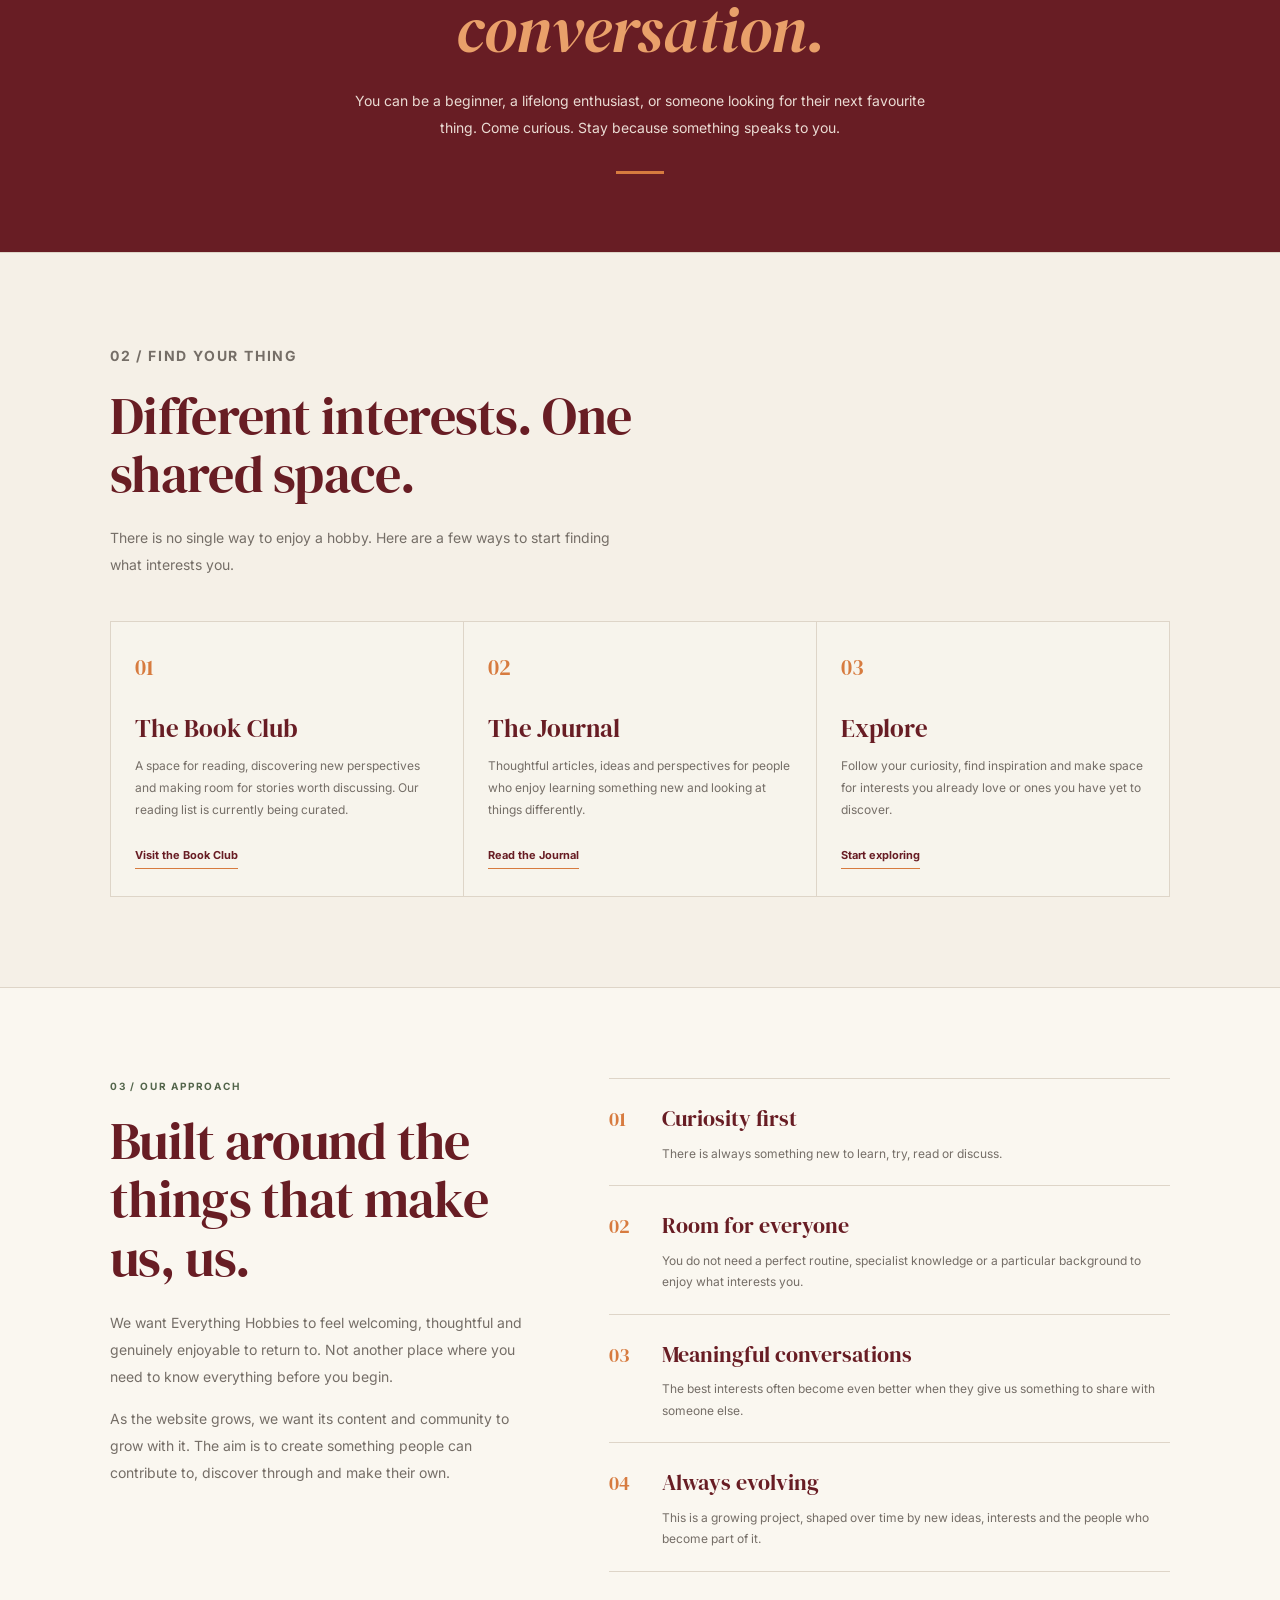
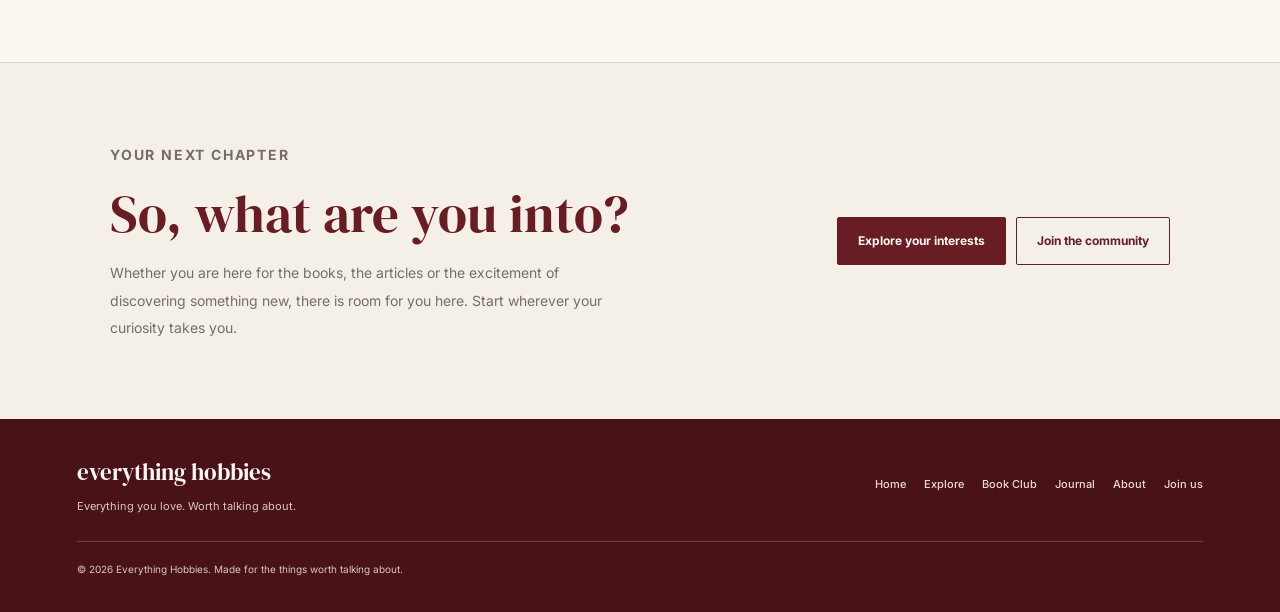
==== commit 2c2eee7a: "Update about.html" ====
--- a/about.html
+++ b/about.html
@@ -155,16 +155,7 @@
       border-bottom: 1px solid var(--border);
     }
 
-    .about-hero::after {
-      position: absolute;
-      right: -100px;
-      bottom: -170px;
-      width: 340px;
-      height: 340px;
-      border: 1px solid rgba(104, 29, 36, 0.15);
-      border-radius: 50%;
-      content: "";
-      pointer-events: none;
+    
     }
 
     .hero-inner {
